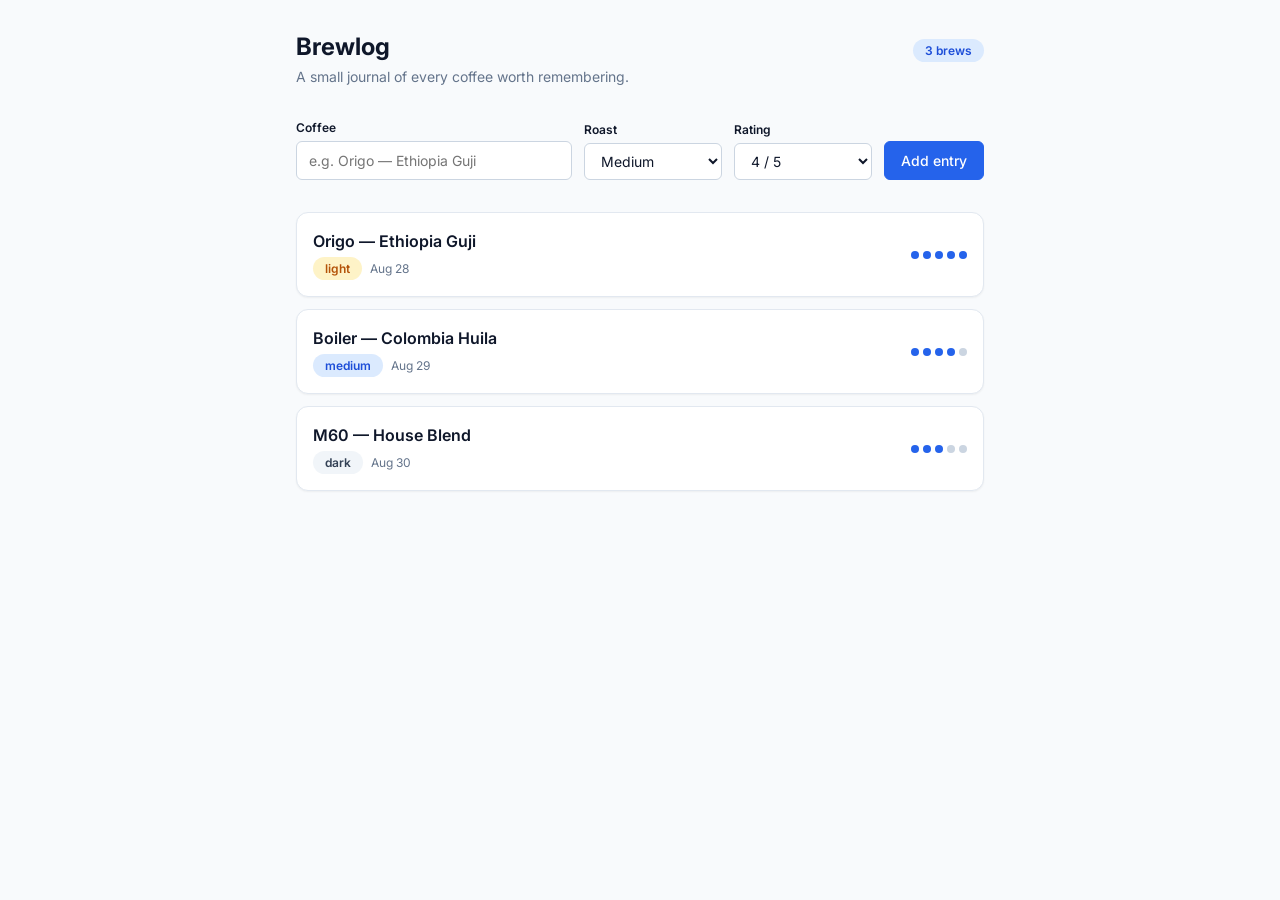
==== product/index.html @ ac394190 "Build Your AI Design Workflow: starter repo Memory (CLAUDE.md + session protocol), skills, a token-e" ====
<!DOCTYPE html>
<html lang="en">
<head>
  <meta charset="UTF-8">
  <meta name="viewport" content="width=device-width, initial-scale=1.0">
  <title>Brewlog</title>
  <link rel="preconnect" href="https://fonts.googleapis.com">
  <link rel="stylesheet" href="https://fonts.googleapis.com/css2?family=Inter:wght@400;500;600;700&display=swap">
  <link rel="stylesheet" href="design-system/tokens.css">
  <link rel="stylesheet" href="design-system/component-tokens.css">
  <link rel="stylesheet" href="design-system/components.css">
  <link rel="stylesheet" href="app.css">
</head>
<body>
  <main class="page">
    <header class="page-header">
      <div>
        <h1>Brewlog</h1>
        <p class="subtitle">A small journal of every coffee worth remembering.</p>
      </div>
      <span class="badge badge-primary" id="brew-count">3 brews</span>
    </header>

    <form class="entry-form" id="entry-form">
      <div>
        <label class="field-label" for="f-name">Coffee</label>
        <input class="input" id="f-name" type="text" placeholder="e.g. Origo — Ethiopia Guji" required>
      </div>
      <div>
        <label class="field-label" for="f-roast">Roast</label>
        <select class="select" id="f-roast">
          <option value="light">Light</option>
          <option value="medium" selected>Medium</option>
          <option value="dark">Dark</option>
        </select>
      </div>
      <div>
        <label class="field-label" for="f-rating">Rating</label>
        <select class="select" id="f-rating">
          <option value="5">5 / 5</option>
          <option value="4" selected>4 / 5</option>
          <option value="3">3 / 5</option>
          <option value="2">2 / 5</option>
          <option value="1">1 / 5</option>
        </select>
      </div>
      <button class="btn btn-primary" type="submit">Add entry</button>
    </form>

    <ul class="entry-list" id="entry-list"></ul>
  </main>

  <script src="app.js"></script>
</body>
</html>
---- product/design-system/tokens.css ----
/* =============================================================================
   LAYER 1 — PRIMITIVE TOKENS
   Naming: --category-variant-property
   Components take every colour and radius through component-tokens.css
   (Layer 2). The shared scales (space, font, line, border-width, shadow,
   transition, focus-ring) may be referenced directly.
   ============================================================================= */

:root {

  /* COLOR — PRIMARY (Blue/Indigo) */
  --color-primary-50:  #eff6ff;
  --color-primary-100: #dbeafe;
  --color-primary-200: #bfdbfe;
  --color-primary-500: #3b82f6;
  --color-primary-600: #2563eb;
  --color-primary-700: #1d4ed8;
  --color-primary-800: #1e40af;

  /* COLOR — NEUTRAL (Slate) */
  --color-white:       #ffffff;
  --color-neutral-50:  #f8fafc;
  --color-neutral-100: #f1f5f9;
  --color-neutral-200: #e2e8f0;
  --color-neutral-300: #cbd5e1;
  --color-neutral-400: #94a3b8;
  --color-neutral-500: #64748b;
  --color-neutral-600: #475569;
  --color-neutral-700: #334155;
  --color-neutral-800: #1e293b;
  --color-neutral-900: #0f172a;

  /* COLOR — SEMANTIC */
  --color-success-100: #dcfce7;
  --color-success-700: #15803d;
  --color-warning-100: #fef3c7;
  --color-warning-700: #b45309;
  --color-danger-100:  #fee2e2;
  --color-danger-500:  #ef4444;
  --color-danger-700:  #b91c1c;

  /* SPACING (4px base unit) */
  --space-1:  4px;
  --space-2:  8px;
  --space-3:  12px;
  --space-4:  16px;
  --space-6:  24px;
  --space-8:  32px;
  --space-12: 48px;
  --space-16: 64px;

  /* TYPOGRAPHY */
  --font-family-base: 'Inter', system-ui, -apple-system, sans-serif;

  --font-size-xs:  12px;
  --font-size-sm:  14px;
  --font-size-md:  16px;
  --font-size-lg:  18px;
  --font-size-xl:  20px;
  --font-size-2xl: 24px;

  --font-weight-normal:   400;
  --font-weight-medium:   500;
  --font-weight-semibold: 600;
  --font-weight-bold:     700;

  --line-height-tight:   1.25;
  --line-height-base:    1.5;

  /* SHAPE */
  --radius-sm:   4px;
  --radius-md:   6px;
  --radius-lg:   12px;
  --radius-full: 9999px;

  /* DEPTH */
  --shadow-sm: 0 1px 2px rgba(0,0,0,.05);
  --shadow-md: 0 4px 6px rgba(0,0,0,.07);

  /* MOTION */
  --duration-fast: 100ms;
  --duration-base: 200ms;
  --transition-base: all var(--duration-base) ease;

  /* BORDERS */
  --border-width-hairline: 1px;
  --border-width-sm: 2px;
  --border-width-md: 3px;

  /* LAYOUT */
  --size-content-max: 720px;
  --focus-ring-width: 3px;

}
---- product/design-system/component-tokens.css ----
/* =============================================================================
   LAYER 2 — COMPONENT TOKENS
   Each component gets its own namespace. All values point to primitives.
   Rule: components.css takes every colour and radius from these tokens,
   never from primitives. Shared scales (space, font, line, border-width,
   shadow, transition, focus-ring) it may use directly. A future theme
   overrides THIS layer at :root, nothing else.
   ============================================================================= */

:root {

  /* ── Button ────────────────────────────────────────────────────────────── */

  --button-radius:       var(--radius-md);
  --button-font-weight:  var(--font-weight-medium);
  --button-padding-x:    var(--space-4);
  --button-padding-y:    var(--space-2);
  --button-focus-ring-color: var(--color-primary-500);

  --button-primary-bg:           var(--color-primary-600);
  --button-primary-text:         var(--color-white);
  --button-primary-border-color: var(--color-primary-600);

  --button-secondary-bg:           var(--color-neutral-100);
  --button-secondary-text:         var(--color-neutral-800);
  --button-secondary-border-color: var(--color-neutral-200);

  --button-ghost-bg:           transparent;
  --button-ghost-text:         var(--color-primary-600);
  --button-ghost-border-color: transparent;

  --button-danger-bg:           var(--color-danger-500);
  --button-danger-text:         var(--color-white);
  --button-danger-border-color: var(--color-danger-500);

  /* ── Input ─────────────────────────────────────────────────────────────── */

  --input-bg:                  var(--color-white);
  --input-text:                var(--color-neutral-900);
  --input-border-color:        var(--color-neutral-300);
  --input-border-color-focus:  var(--color-primary-500);
  --input-radius:              var(--radius-md);

  /* ── Select ────────────────────────────────────────────────────────────── */

  --select-bg:                 var(--color-white);
  --select-text:               var(--color-neutral-900);
  --select-border-color:       var(--color-neutral-300);
  --select-border-color-focus: var(--color-primary-500);
  --select-radius:             var(--radius-md);

  /* ── Badge ─────────────────────────────────────────────────────────────── */

  --badge-radius:          var(--radius-full);

  --badge-neutral-bg:      var(--color-neutral-100);
  --badge-neutral-text:    var(--color-neutral-700);
  --badge-primary-bg:      var(--color-primary-100);
  --badge-primary-text:    var(--color-primary-700);
  --badge-success-bg:      var(--color-success-100);
  --badge-success-text:    var(--color-success-700);
  --badge-warning-bg:      var(--color-warning-100);
  --badge-warning-text:    var(--color-warning-700);
  --badge-danger-bg:       var(--color-danger-100);
  --badge-danger-text:     var(--color-danger-700);

  /* ── Tag / Chip ────────────────────────────────────────────────────────── */

  --tag-bg:           var(--color-neutral-100);
  --tag-text:         var(--color-neutral-700);
  --tag-border-color: var(--color-neutral-200);
  --tag-radius:       var(--radius-full);

  /* ── Card ──────────────────────────────────────────────────────────────── */

  --card-bg:           var(--color-white);
  --card-border-color: var(--color-neutral-200);
  --card-radius:       var(--radius-lg);

  /* ── Alert ─────────────────────────────────────────────────────────────── */

  --alert-radius: var(--radius-md);

  --alert-info-bg:      var(--color-primary-50);
  --alert-info-text:    var(--color-primary-800);
  --alert-success-bg:   var(--color-success-100);
  --alert-success-text: var(--color-success-700);
  --alert-warning-bg:   var(--color-warning-100);
  --alert-warning-text: var(--color-warning-700);
  --alert-danger-bg:    var(--color-danger-100);
  --alert-danger-text:  var(--color-danger-700);

  /* ── Rating (dots — see CLAUDE.md decision) ────────────────────────────── */

  --rating-dot-filled: var(--color-primary-600);
  --rating-dot-empty:  var(--color-neutral-300);
  --rating-dot-radius: var(--radius-full);

}
---- product/design-system/components.css ----
/* =============================================================================
   COMPONENTS
   Rule: colours and radii come ONLY from component tokens (Layer 2). Shared
   scales (space, font, line, border-width, shadow, transition, focus-ring)
   may be used from Layer 1 directly. No literals.
   Structural values (display, flex, cursor) are fine — style values are not.
   ============================================================================= */

/* ── Button ──────────────────────────────────────────────────────────────── */

.btn {
  display: inline-flex;
  align-items: center;
  gap: var(--space-2);
  padding: var(--button-padding-y) var(--button-padding-x);
  border-radius: var(--button-radius);
  border-width: var(--border-width-hairline);
  border-style: solid;
  font-family: var(--font-family-base);
  font-size: var(--font-size-sm);
  font-weight: var(--button-font-weight);
  line-height: var(--line-height-base);
  cursor: pointer;
  transition: var(--transition-base);
}
.btn:focus-visible {
  outline-width: var(--focus-ring-width);
  outline-style: solid;
  outline-color: var(--button-focus-ring-color);
  outline-offset: var(--space-1);
}

.btn-primary {
  background: var(--button-primary-bg);
  color: var(--button-primary-text);
  border-color: var(--button-primary-border-color);
}
.btn-secondary {
  background: var(--button-secondary-bg);
  color: var(--button-secondary-text);
  border-color: var(--button-secondary-border-color);
}
.btn-ghost {
  background: var(--button-ghost-bg);
  color: var(--button-ghost-text);
  border-color: var(--button-ghost-border-color);
}
.btn-danger {
  background: var(--button-danger-bg);
  color: var(--button-danger-text);
  border-color: var(--button-danger-border-color);
}

/* ── Input & Select ──────────────────────────────────────────────────────── */

.input, .select {
  display: block;
  width: 100%;
  padding: var(--space-2) var(--space-3);
  font-family: var(--font-family-base);
  font-size: var(--font-size-sm);
  line-height: var(--line-height-base);
  border-width: var(--border-width-hairline);
  border-style: solid;
  transition: var(--transition-base);
}
.input {
  background: var(--input-bg);
  color: var(--input-text);
  border-color: var(--input-border-color);
  border-radius: var(--input-radius);
}
.input:focus-visible {
  outline: none;
  border-color: var(--input-border-color-focus);
}
.select {
  background: var(--select-bg);
  color: var(--select-text);
  border-color: var(--select-border-color);
  border-radius: var(--select-radius);
}
.select:focus-visible {
  outline: none;
  border-color: var(--select-border-color-focus);
}

.field-label {
  display: block;
  font-family: var(--font-family-base);
  font-size: var(--font-size-xs);
  font-weight: var(--font-weight-semibold);
  color: var(--input-text);
  margin-bottom: var(--space-1);
}

/* ── Badge ───────────────────────────────────────────────────────────────── */

.badge {
  display: inline-block;
  padding: var(--space-1) var(--space-3);
  border-radius: var(--badge-radius);
  font-family: var(--font-family-base);
  font-size: var(--font-size-xs);
  font-weight: var(--font-weight-semibold);
  line-height: var(--line-height-tight);
}
.badge-neutral { background: var(--badge-neutral-bg); color: var(--badge-neutral-text); }
.badge-primary { background: var(--badge-primary-bg); color: var(--badge-primary-text); }
.badge-success { background: var(--badge-success-bg); color: var(--badge-success-text); }
.badge-warning { background: var(--badge-warning-bg); color: var(--badge-warning-text); }
.badge-danger  { background: var(--badge-danger-bg);  color: var(--badge-danger-text); }

/* ── Tag ─────────────────────────────────────────────────────────────────── */

.tag {
  display: inline-block;
  padding: var(--space-1) var(--space-2);
  background: var(--tag-bg);
  color: var(--tag-text);
  border: var(--border-width-hairline) solid var(--tag-border-color);
  border-radius: var(--tag-radius);
  font-family: var(--font-family-base);
  font-size: var(--font-size-xs);
}

/* ── Card ────────────────────────────────────────────────────────────────── */

.card {
  background: var(--card-bg);
  border: var(--border-width-hairline) solid var(--card-border-color);
  border-radius: var(--card-radius);
  padding: var(--space-4);
  box-shadow: var(--shadow-sm);
}

/* ── Alert ───────────────────────────────────────────────────────────────── */

.alert {
  padding: var(--space-3) var(--space-4);
  border-radius: var(--alert-radius);
  font-family: var(--font-family-base);
  font-size: var(--font-size-sm);
  line-height: var(--line-height-base);
}
.alert-info    { background: var(--alert-info-bg);    color: var(--alert-info-text); }
.alert-success { background: var(--alert-success-bg); color: var(--alert-success-text); }
.alert-warning { background: var(--alert-warning-bg); color: var(--alert-warning-text); }
.alert-danger  { background: var(--alert-danger-bg);  color: var(--alert-danger-text); }

/* ── Rating (dots, per CLAUDE.md decision) ───────────────────────────────── */

.rating {
  display: inline-flex;
  gap: var(--space-1);
}
.rating__dot {
  width: var(--space-2);
  height: var(--space-2);
  border-radius: var(--rating-dot-radius);
  background: var(--rating-dot-empty);
}
.rating__dot--filled {
  background: var(--rating-dot-filled);
}
---- product/app.css ----
/* =============================================================================
   BREWLOG — page layout
   Layout may use spacing/typography primitives directly; anything that is a
   COMPONENT style must come from components.css. No literal style values.
   ============================================================================= */

* { box-sizing: border-box; }

body {
  margin: 0;
  background: var(--color-neutral-50);
  color: var(--color-neutral-900);
  font-family: var(--font-family-base);
  font-size: var(--font-size-md);
  line-height: var(--line-height-base);
}

.page {
  max-width: var(--size-content-max);
  margin: 0 auto;
  padding: var(--space-8) var(--space-4) var(--space-16);
}

.page-header {
  display: flex;
  align-items: baseline;
  justify-content: space-between;
  gap: var(--space-4);
  margin-bottom: var(--space-8);
}
.page-header h1 {
  margin: 0;
  font-size: var(--font-size-2xl);
  font-weight: var(--font-weight-bold);
  line-height: var(--line-height-tight);
}
.page-header .subtitle {
  margin: var(--space-1) 0 0;
  color: var(--color-neutral-500);
  font-size: var(--font-size-sm);
}

/* Add-entry form */
.entry-form {
  display: grid;
  grid-template-columns: 2fr 1fr 1fr auto;
  gap: var(--space-3);
  align-items: end;
  margin-bottom: var(--space-8);
}
@media (max-width: 560px) {
  .entry-form { grid-template-columns: 1fr; }
}

/* Entry list */
.entry-list {
  display: grid;
  gap: var(--space-3);
  margin: 0;
  padding: 0;
  list-style: none;
}
.entry {
  display: flex;
  align-items: center;
  justify-content: space-between;
  gap: var(--space-4);
  flex-wrap: wrap;
}
.entry__main {
  display: flex;
  flex-direction: column;
  gap: var(--space-1);
}
.entry__name {
  font-size: var(--font-size-md);
  font-weight: var(--font-weight-semibold);
}
.entry__meta {
  display: flex;
  align-items: center;
  gap: var(--space-2);
  color: var(--color-neutral-500);
  font-size: var(--font-size-xs);
}
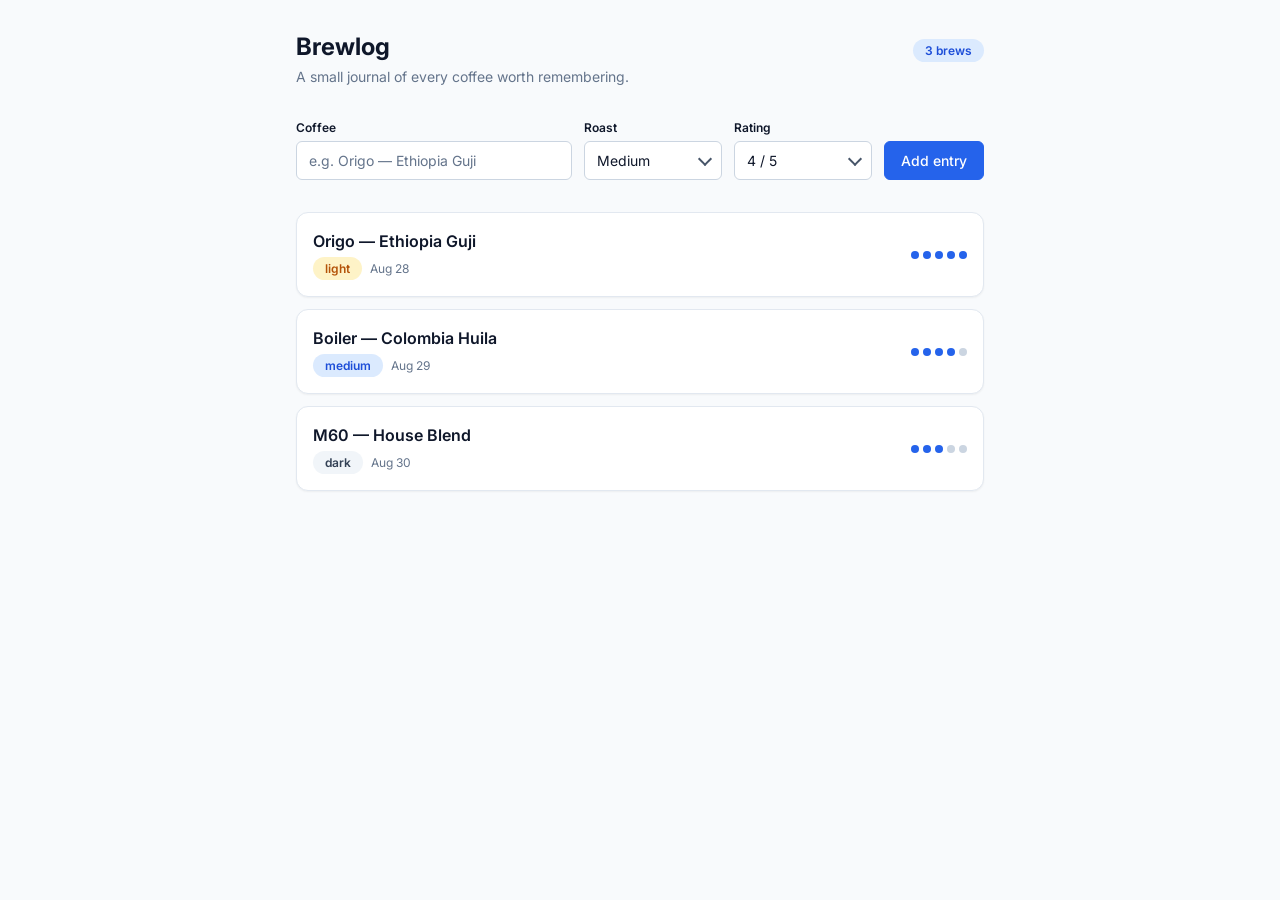
==== commit 8c61f246: "Design system 1.1: full scales, states and sizes; viewer with tabs Primitives: ten-step scales for a" ====
--- a/product/index.html
+++ b/product/index.html
@@ -22,27 +22,31 @@
     </header>
 
     <form class="entry-form" id="entry-form">
-      <div>
+      <div class="field">
         <label class="field-label" for="f-name">Coffee</label>
         <input class="input" id="f-name" type="text" placeholder="e.g. Origo — Ethiopia Guji" required>
       </div>
-      <div>
+      <div class="field">
         <label class="field-label" for="f-roast">Roast</label>
-        <select class="select" id="f-roast">
-          <option value="light">Light</option>
-          <option value="medium" selected>Medium</option>
-          <option value="dark">Dark</option>
-        </select>
+        <span class="select-wrap">
+          <select class="select" id="f-roast">
+            <option value="light">Light</option>
+            <option value="medium" selected>Medium</option>
+            <option value="dark">Dark</option>
+          </select>
+        </span>
       </div>
-      <div>
+      <div class="field">
         <label class="field-label" for="f-rating">Rating</label>
-        <select class="select" id="f-rating">
-          <option value="5">5 / 5</option>
-          <option value="4" selected>4 / 5</option>
-          <option value="3">3 / 5</option>
-          <option value="2">2 / 5</option>
-          <option value="1">1 / 5</option>
-        </select>
+        <span class="select-wrap">
+          <select class="select" id="f-rating">
+            <option value="5">5 / 5</option>
+            <option value="4" selected>4 / 5</option>
+            <option value="3">3 / 5</option>
+            <option value="2">2 / 5</option>
+            <option value="1">1 / 5</option>
+          </select>
+        </span>
       </div>
       <button class="btn btn-primary" type="submit">Add entry</button>
     </form>
--- a/product/design-system/tokens.css
+++ b/product/design-system/tokens.css
@@ -3,21 +3,24 @@
    Naming: --category-variant-property
    Components take every colour and radius through component-tokens.css
    (Layer 2). The shared scales (space, font, line, border-width, shadow,
-   transition, focus-ring) may be referenced directly.
+   transition, focus-ring, opacity, size) may be referenced directly.
    ============================================================================= */
 
 :root {
 
-  /* COLOR — PRIMARY (Blue/Indigo) */
+  /* COLOR — PRIMARY (blue). Ten steps; 600 is the brand step. */
   --color-primary-50:  #eff6ff;
   --color-primary-100: #dbeafe;
   --color-primary-200: #bfdbfe;
+  --color-primary-300: #93c5fd;
+  --color-primary-400: #60a5fa;
   --color-primary-500: #3b82f6;
   --color-primary-600: #2563eb;
   --color-primary-700: #1d4ed8;
   --color-primary-800: #1e40af;
+  --color-primary-900: #1e3a8a;
 
-  /* COLOR — NEUTRAL (Slate) */
+  /* COLOR — NEUTRAL (slate). Ten steps plus white. */
   --color-white:       #ffffff;
   --color-neutral-50:  #f8fafc;
   --color-neutral-100: #f1f5f9;
@@ -30,14 +33,41 @@
   --color-neutral-800: #1e293b;
   --color-neutral-900: #0f172a;
 
-  /* COLOR — SEMANTIC */
+  /* COLOR — SUCCESS (green) */
+  --color-success-50:  #f0fdf4;
   --color-success-100: #dcfce7;
+  --color-success-200: #bbf7d0;
+  --color-success-300: #86efac;
+  --color-success-400: #4ade80;
+  --color-success-500: #22c55e;
+  --color-success-600: #16a34a;
   --color-success-700: #15803d;
+  --color-success-800: #166534;
+  --color-success-900: #14532d;
+
+  /* COLOR — WARNING (amber) */
+  --color-warning-50:  #fffbeb;
   --color-warning-100: #fef3c7;
+  --color-warning-200: #fde68a;
+  --color-warning-300: #fcd34d;
+  --color-warning-400: #fbbf24;
+  --color-warning-500: #f59e0b;
+  --color-warning-600: #d97706;
   --color-warning-700: #b45309;
-  --color-danger-100:  #fee2e2;
-  --color-danger-500:  #ef4444;
-  --color-danger-700:  #b91c1c;
+  --color-warning-800: #92400e;
+  --color-warning-900: #78350f;
+
+  /* COLOR — DANGER (red) */
+  --color-danger-50:  #fef2f2;
+  --color-danger-100: #fee2e2;
+  --color-danger-200: #fecaca;
+  --color-danger-300: #fca5a5;
+  --color-danger-400: #f87171;
+  --color-danger-500: #ef4444;
+  --color-danger-600: #dc2626;
+  --color-danger-700: #b91c1c;
+  --color-danger-800: #991b1b;
+  --color-danger-900: #7f1d1d;
 
   /* SPACING (4px base unit) */
   --space-1:  4px;
@@ -87,8 +117,12 @@
   --border-width-sm: 2px;
   --border-width-md: 3px;
 
+  /* OPACITY */
+  --opacity-disabled: 0.5;
+
   /* LAYOUT */
   --size-content-max: 720px;
+  --size-icon: 16px;
   --focus-ring-width: 3px;
 
 }
--- a/product/design-system/component-tokens.css
+++ b/product/design-system/component-tokens.css
@@ -17,36 +17,66 @@
   --button-padding-y:    var(--space-2);
   --button-focus-ring-color: var(--color-primary-500);
 
+  --button-sm-padding-x: var(--space-3);
+  --button-sm-padding-y: var(--space-1);
+  --button-lg-padding-x: var(--space-6);
+  --button-lg-padding-y: var(--space-3);
+
   --button-primary-bg:           var(--color-primary-600);
+  --button-primary-bg-hover:     var(--color-primary-700);
+  --button-primary-bg-active:    var(--color-primary-800);
   --button-primary-text:         var(--color-white);
   --button-primary-border-color: var(--color-primary-600);
 
   --button-secondary-bg:           var(--color-neutral-100);
+  --button-secondary-bg-hover:     var(--color-neutral-200);
+  --button-secondary-bg-active:    var(--color-neutral-300);
   --button-secondary-text:         var(--color-neutral-800);
   --button-secondary-border-color: var(--color-neutral-200);
 
   --button-ghost-bg:           transparent;
+  --button-ghost-bg-hover:     var(--color-primary-50);
+  --button-ghost-bg-active:    var(--color-primary-100);
   --button-ghost-text:         var(--color-primary-600);
   --button-ghost-border-color: transparent;
 
-  --button-danger-bg:           var(--color-danger-500);
+  /* Danger sits on 600, not 500: white text on 500 misses AA contrast. */
+  --button-danger-bg:           var(--color-danger-600);
+  --button-danger-bg-hover:     var(--color-danger-700);
+  --button-danger-bg-active:    var(--color-danger-800);
   --button-danger-text:         var(--color-white);
-  --button-danger-border-color: var(--color-danger-500);
+  --button-danger-border-color: var(--color-danger-600);
 
   /* ── Input ─────────────────────────────────────────────────────────────── */
 
   --input-bg:                  var(--color-white);
+  --input-bg-disabled:         var(--color-neutral-100);
   --input-text:                var(--color-neutral-900);
+  --input-text-disabled:       var(--color-neutral-500);
+  --input-placeholder:         var(--color-neutral-500);
   --input-border-color:        var(--color-neutral-300);
+  --input-border-color-hover:  var(--color-neutral-400);
   --input-border-color-focus:  var(--color-primary-500);
+  --input-border-color-error:  var(--color-danger-500);
   --input-radius:              var(--radius-md);
+
+  /* Field: the label, hint and error text around an input or select */
+  --field-label-text:    var(--color-neutral-900);
+  --field-hint-text:     var(--color-neutral-600);
+  --field-error-text:    var(--color-danger-700);
+  --field-required-text: var(--color-danger-600);
 
   /* ── Select ────────────────────────────────────────────────────────────── */
 
   --select-bg:                 var(--color-white);
+  --select-bg-disabled:        var(--color-neutral-100);
   --select-text:               var(--color-neutral-900);
+  --select-text-disabled:      var(--color-neutral-500);
   --select-border-color:       var(--color-neutral-300);
+  --select-border-color-hover: var(--color-neutral-400);
   --select-border-color-focus: var(--color-primary-500);
+  --select-border-color-error: var(--color-danger-500);
+  --select-chevron-color:      var(--color-neutral-600);
   --select-radius:             var(--radius-md);
 
   /* ── Badge ─────────────────────────────────────────────────────────────── */
@@ -66,20 +96,29 @@
 
   /* ── Tag / Chip ────────────────────────────────────────────────────────── */
 
-  --tag-bg:           var(--color-neutral-100);
-  --tag-text:         var(--color-neutral-700);
-  --tag-border-color: var(--color-neutral-200);
-  --tag-radius:       var(--radius-full);
+  --tag-bg:                var(--color-neutral-100);
+  --tag-text:              var(--color-neutral-700);
+  --tag-border-color:      var(--color-neutral-200);
+  --tag-radius:            var(--radius-full);
+  --tag-remove-text:       var(--color-neutral-500);
+  --tag-remove-text-hover: var(--color-neutral-900);
+  --tag-remove-bg-hover:   var(--color-neutral-200);
 
   /* ── Card ──────────────────────────────────────────────────────────────── */
 
-  --card-bg:           var(--color-white);
-  --card-border-color: var(--color-neutral-200);
-  --card-radius:       var(--radius-lg);
+  --card-bg:                 var(--color-white);
+  --card-bg-muted:           var(--color-neutral-50);
+  --card-border-color:       var(--color-neutral-200);
+  --card-border-color-hover: var(--color-neutral-300);
+  --card-divider-color:      var(--color-neutral-200);
+  --card-title-text:         var(--color-neutral-900);
+  --card-meta-text:          var(--color-neutral-600);
+  --card-radius:             var(--radius-lg);
 
   /* ── Alert ─────────────────────────────────────────────────────────────── */
 
   --alert-radius: var(--radius-md);
+  --alert-close-bg-hover: var(--color-neutral-900);
 
   --alert-info-bg:      var(--color-primary-50);
   --alert-info-text:    var(--color-primary-800);
@@ -95,5 +134,6 @@
   --rating-dot-filled: var(--color-primary-600);
   --rating-dot-empty:  var(--color-neutral-300);
   --rating-dot-radius: var(--radius-full);
+  --rating-label-text: var(--color-neutral-600);
 
 }
--- a/product/design-system/components.css
+++ b/product/design-system/components.css
@@ -1,8 +1,8 @@
 /* =============================================================================
    COMPONENTS
    Rule: colours and radii come ONLY from component tokens (Layer 2). Shared
-   scales (space, font, line, border-width, shadow, transition, focus-ring)
-   may be used from Layer 1 directly. No literals.
+   scales (space, font, line, border-width, shadow, transition, focus-ring,
+   opacity, size) may be used from Layer 1 directly. No literals.
    Structural values (display, flex, cursor) are fine — style values are not.
    ============================================================================= */
 
@@ -11,6 +11,7 @@
 .btn {
   display: inline-flex;
   align-items: center;
+  justify-content: center;
   gap: var(--space-2);
   padding: var(--button-padding-y) var(--button-padding-x);
   border-radius: var(--button-radius);
@@ -20,6 +21,8 @@
   font-size: var(--font-size-sm);
   font-weight: var(--button-font-weight);
   line-height: var(--line-height-base);
+  text-decoration: none;
+  white-space: nowrap;
   cursor: pointer;
   transition: var(--transition-base);
 }
@@ -30,26 +33,125 @@
   outline-offset: var(--space-1);
 }
 
+/* Variants */
 .btn-primary {
   background: var(--button-primary-bg);
   color: var(--button-primary-text);
   border-color: var(--button-primary-border-color);
 }
+.btn-primary:hover  { background: var(--button-primary-bg-hover);  border-color: var(--button-primary-bg-hover); }
+.btn-primary:active { background: var(--button-primary-bg-active); border-color: var(--button-primary-bg-active); }
+
 .btn-secondary {
   background: var(--button-secondary-bg);
   color: var(--button-secondary-text);
   border-color: var(--button-secondary-border-color);
 }
+.btn-secondary:hover  { background: var(--button-secondary-bg-hover); }
+.btn-secondary:active { background: var(--button-secondary-bg-active); }
+
 .btn-ghost {
   background: var(--button-ghost-bg);
   color: var(--button-ghost-text);
   border-color: var(--button-ghost-border-color);
 }
+.btn-ghost:hover  { background: var(--button-ghost-bg-hover); }
+.btn-ghost:active { background: var(--button-ghost-bg-active); }
+
 .btn-danger {
   background: var(--button-danger-bg);
   color: var(--button-danger-text);
   border-color: var(--button-danger-border-color);
 }
+.btn-danger:hover  { background: var(--button-danger-bg-hover);  border-color: var(--button-danger-bg-hover); }
+.btn-danger:active { background: var(--button-danger-bg-active); border-color: var(--button-danger-bg-active); }
+
+/* Sizes (default is medium) */
+.btn-sm {
+  padding: var(--button-sm-padding-y) var(--button-sm-padding-x);
+  font-size: var(--font-size-xs);
+}
+.btn-lg {
+  padding: var(--button-lg-padding-y) var(--button-lg-padding-x);
+  font-size: var(--font-size-md);
+}
+
+/* Modifiers */
+.btn-block { display: flex; width: 100%; }
+.btn-icon  { padding: var(--button-padding-y); }
+.btn-icon.btn-sm { padding: var(--button-sm-padding-y); }
+.btn-icon.btn-lg { padding: var(--button-lg-padding-y); }
+
+.btn__icon {
+  width: var(--size-icon);
+  height: var(--size-icon);
+  flex: none;
+  fill: none;
+  stroke: currentColor;
+  stroke-width: var(--border-width-sm);
+  stroke-linecap: round;
+  stroke-linejoin: round;
+}
+
+/* States */
+.btn:disabled,
+.btn[aria-disabled="true"] {
+  opacity: var(--opacity-disabled);
+  cursor: not-allowed;
+  pointer-events: none;
+}
+.btn.is-loading {
+  position: relative;
+  color: transparent;
+  pointer-events: none;
+}
+.btn.is-loading::after {
+  content: "";
+  position: absolute;
+  width: var(--size-icon);
+  height: var(--size-icon);
+  border-width: var(--border-width-sm);
+  border-style: solid;
+  border-color: currentColor;
+  border-right-color: transparent;
+  border-radius: var(--radius-full);
+  animation: btn-spin var(--duration-base) linear infinite;
+}
+.btn-primary.is-loading::after,
+.btn-danger.is-loading::after { border-color: var(--button-primary-text); border-right-color: transparent; }
+.btn-secondary.is-loading::after { border-color: var(--button-secondary-text); border-right-color: transparent; }
+.btn-ghost.is-loading::after { border-color: var(--button-ghost-text); border-right-color: transparent; }
+@keyframes btn-spin { to { transform: rotate(360deg); } }
+@media (prefers-reduced-motion: reduce) {
+  .btn.is-loading::after { animation-duration: calc(var(--duration-base) * 4); }
+}
+
+/* ── Field: label, control, hint, error ──────────────────────────────────── */
+
+.field {
+  display: flex;
+  flex-direction: column;
+  gap: var(--space-1);
+}
+.field-label {
+  display: block;
+  font-family: var(--font-family-base);
+  font-size: var(--font-size-xs);
+  font-weight: var(--font-weight-semibold);
+  color: var(--field-label-text);
+}
+.field-label__required {
+  color: var(--field-required-text);
+  margin-left: var(--space-1);
+}
+.field__hint,
+.field__error {
+  font-family: var(--font-family-base);
+  font-size: var(--font-size-xs);
+  line-height: var(--line-height-base);
+}
+.field__hint  { color: var(--field-hint-text); }
+.field__error { color: var(--field-error-text); font-weight: var(--font-weight-medium); }
 
 /* ── Input & Select ──────────────────────────────────────────────────────── */
 
@@ -70,40 +172,72 @@
   border-color: var(--input-border-color);
   border-radius: var(--input-radius);
 }
+.input::placeholder { color: var(--input-placeholder); }
+.input:hover { border-color: var(--input-border-color-hover); }
 .input:focus-visible {
   outline: none;
   border-color: var(--input-border-color-focus);
 }
+.input[aria-invalid="true"] { border-color: var(--input-border-color-error); }
+.input:disabled {
+  background: var(--input-bg-disabled);
+  color: var(--input-text-disabled);
+  cursor: not-allowed;
+}
+
+/* Select renders like Input. The wrapper draws the chevron, so the native
+   control is hidden with appearance:none and the box matches .input. */
+.select-wrap {
+  position: relative;
+  display: block;
+}
 .select {
+  appearance: none;
+  -webkit-appearance: none;
+  padding-right: var(--space-8);
   background: var(--select-bg);
   color: var(--select-text);
   border-color: var(--select-border-color);
   border-radius: var(--select-radius);
-}
+  cursor: pointer;
+}
+.select:hover { border-color: var(--select-border-color-hover); }
 .select:focus-visible {
   outline: none;
   border-color: var(--select-border-color-focus);
 }
-
-.field-label {
-  display: block;
-  font-family: var(--font-family-base);
-  font-size: var(--font-size-xs);
-  font-weight: var(--font-weight-semibold);
-  color: var(--input-text);
-  margin-bottom: var(--space-1);
+.select[aria-invalid="true"] { border-color: var(--select-border-color-error); }
+.select:disabled {
+  background: var(--select-bg-disabled);
+  color: var(--select-text-disabled);
+  cursor: not-allowed;
+}
+.select-wrap::after {
+  content: "";
+  position: absolute;
+  top: 50%;
+  right: var(--space-3);
+  width: var(--space-2);
+  height: var(--space-2);
+  border-right: var(--border-width-sm) solid var(--select-chevron-color);
+  border-bottom: var(--border-width-sm) solid var(--select-chevron-color);
+  transform: translateY(-70%) rotate(45deg);
+  pointer-events: none;
 }
 
 /* ── Badge ───────────────────────────────────────────────────────────────── */
 
 .badge {
-  display: inline-block;
+  display: inline-flex;
+  align-items: center;
+  gap: var(--space-1);
   padding: var(--space-1) var(--space-3);
   border-radius: var(--badge-radius);
   font-family: var(--font-family-base);
   font-size: var(--font-size-xs);
   font-weight: var(--font-weight-semibold);
   line-height: var(--line-height-tight);
+  white-space: nowrap;
 }
 .badge-neutral { background: var(--badge-neutral-bg); color: var(--badge-neutral-text); }
 .badge-primary { background: var(--badge-primary-bg); color: var(--badge-primary-text); }
@@ -111,10 +245,21 @@
 .badge-warning { background: var(--badge-warning-bg); color: var(--badge-warning-text); }
 .badge-danger  { background: var(--badge-danger-bg);  color: var(--badge-danger-text); }
 
+/* Leading dot: a status that also reads as a light */
+.badge--dot::before {
+  content: "";
+  width: var(--space-2);
+  height: var(--space-2);
+  border-radius: var(--radius-full);
+  background: currentColor;
+}
+
 /* ── Tag ─────────────────────────────────────────────────────────────────── */
 
 .tag {
-  display: inline-block;
+  display: inline-flex;
+  align-items: center;
+  gap: var(--space-1);
   padding: var(--space-1) var(--space-2);
   background: var(--tag-bg);
   color: var(--tag-text);
@@ -122,6 +267,30 @@
   border-radius: var(--tag-radius);
   font-family: var(--font-family-base);
   font-size: var(--font-size-xs);
+  line-height: var(--line-height-tight);
+  white-space: nowrap;
+}
+.tag__remove {
+  display: inline-flex;
+  align-items: center;
+  justify-content: center;
+  width: var(--size-icon);
+  height: var(--size-icon);
+  margin-right: calc(var(--space-1) * -1);
+  padding: 0;
+  border: 0;
+  border-radius: var(--radius-full);
+  background: transparent;
+  color: var(--tag-remove-text);
+  font-family: var(--font-family-base);
+  font-size: var(--font-size-sm);
+  line-height: var(--line-height-tight);
+  cursor: pointer;
+}
+.tag__remove:hover { background: var(--tag-remove-bg-hover); color: var(--tag-remove-text-hover); }
+.tag__remove:focus-visible {
+  outline: var(--focus-ring-width) solid var(--button-focus-ring-color);
+  outline-offset: 0;
 }
 
 /* ── Card ────────────────────────────────────────────────────────────────── */
@@ -132,11 +301,55 @@
   border-radius: var(--card-radius);
   padding: var(--space-4);
   box-shadow: var(--shadow-sm);
+  transition: var(--transition-base);
+}
+.card--muted { background: var(--card-bg-muted); box-shadow: none; }
+.card--interactive { cursor: pointer; }
+.card--interactive:hover {
+  border-color: var(--card-border-color-hover);
+  box-shadow: var(--shadow-md);
+}
+.card--interactive:focus-visible {
+  outline: var(--focus-ring-width) solid var(--button-focus-ring-color);
+  outline-offset: var(--space-1);
+}
+
+/* Sections: header and footer sit on their own rows, divided from the body */
+.card__header,
+.card__footer {
+  display: flex;
+  align-items: center;
+  justify-content: space-between;
+  gap: var(--space-3);
+}
+.card__header { padding-bottom: var(--space-3); border-bottom: var(--border-width-hairline) solid var(--card-divider-color); margin-bottom: var(--space-3); }
+.card__footer { padding-top: var(--space-3);  border-top:    var(--border-width-hairline) solid var(--card-divider-color); margin-top: var(--space-3); }
+.card__title {
+  margin: 0;
+  color: var(--card-title-text);
+  font-family: var(--font-family-base);
+  font-size: var(--font-size-md);
+  font-weight: var(--font-weight-semibold);
+  line-height: var(--line-height-tight);
+}
+.card__meta {
+  color: var(--card-meta-text);
+  font-family: var(--font-family-base);
+  font-size: var(--font-size-xs);
+  line-height: var(--line-height-base);
+}
+.card__body {
+  font-family: var(--font-family-base);
+  font-size: var(--font-size-sm);
+  line-height: var(--line-height-base);
 }
 
 /* ── Alert ───────────────────────────────────────────────────────────────── */
 
 .alert {
+  display: flex;
+  align-items: flex-start;
+  gap: var(--space-3);
   padding: var(--space-3) var(--space-4);
   border-radius: var(--alert-radius);
   font-family: var(--font-family-base);
@@ -148,10 +361,48 @@
 .alert-warning { background: var(--alert-warning-bg); color: var(--alert-warning-text); }
 .alert-danger  { background: var(--alert-danger-bg);  color: var(--alert-danger-text); }
 
-/* ── Rating (dots, per CLAUDE.md decision) ───────────────────────────────── */
+.alert__content { flex: 1; min-width: 0; }
+.alert__title {
+  display: block;
+  margin: 0 0 var(--space-1);
+  font-weight: var(--font-weight-semibold);
+}
+.alert__actions {
+  display: flex;
+  gap: var(--space-2);
+  margin-top: var(--space-2);
+}
+.alert__close {
+  flex: none;
+  display: inline-flex;
+  align-items: center;
+  justify-content: center;
+  width: var(--space-6);
+  height: var(--space-6);
+  margin: calc(var(--space-1) * -1) calc(var(--space-2) * -1) 0 0;
+  padding: 0;
+  border: 0;
+  border-radius: var(--radius-sm);
+  background: transparent;
+  color: inherit;
+  font-family: var(--font-family-base);
+  font-size: var(--font-size-md);
+  line-height: var(--line-height-tight);
+  cursor: pointer;
+  opacity: var(--opacity-disabled);
+}
+.alert__close:hover { opacity: 1; }
+.alert__close:focus-visible {
+  outline: var(--focus-ring-width) solid currentColor;
+  outline-offset: 0;
+  opacity: 1;
+}
+
+/* ── Rating ──────────────────────────────────────────────────────────────── */
 
 .rating {
   display: inline-flex;
+  align-items: center;
   gap: var(--space-1);
 }
 .rating__dot {
@@ -160,6 +411,13 @@
   border-radius: var(--rating-dot-radius);
   background: var(--rating-dot-empty);
 }
-.rating__dot--filled {
-  background: var(--rating-dot-filled);
-}
+.rating__dot--filled { background: var(--rating-dot-filled); }
+.rating--lg { gap: var(--space-2); }
+.rating--lg .rating__dot { width: var(--space-3); height: var(--space-3); }
+.rating__label {
+  margin-left: var(--space-1);
+  color: var(--rating-label-text);
+  font-family: var(--font-family-base);
+  font-size: var(--font-size-xs);
+  line-height: var(--line-height-tight);
+}
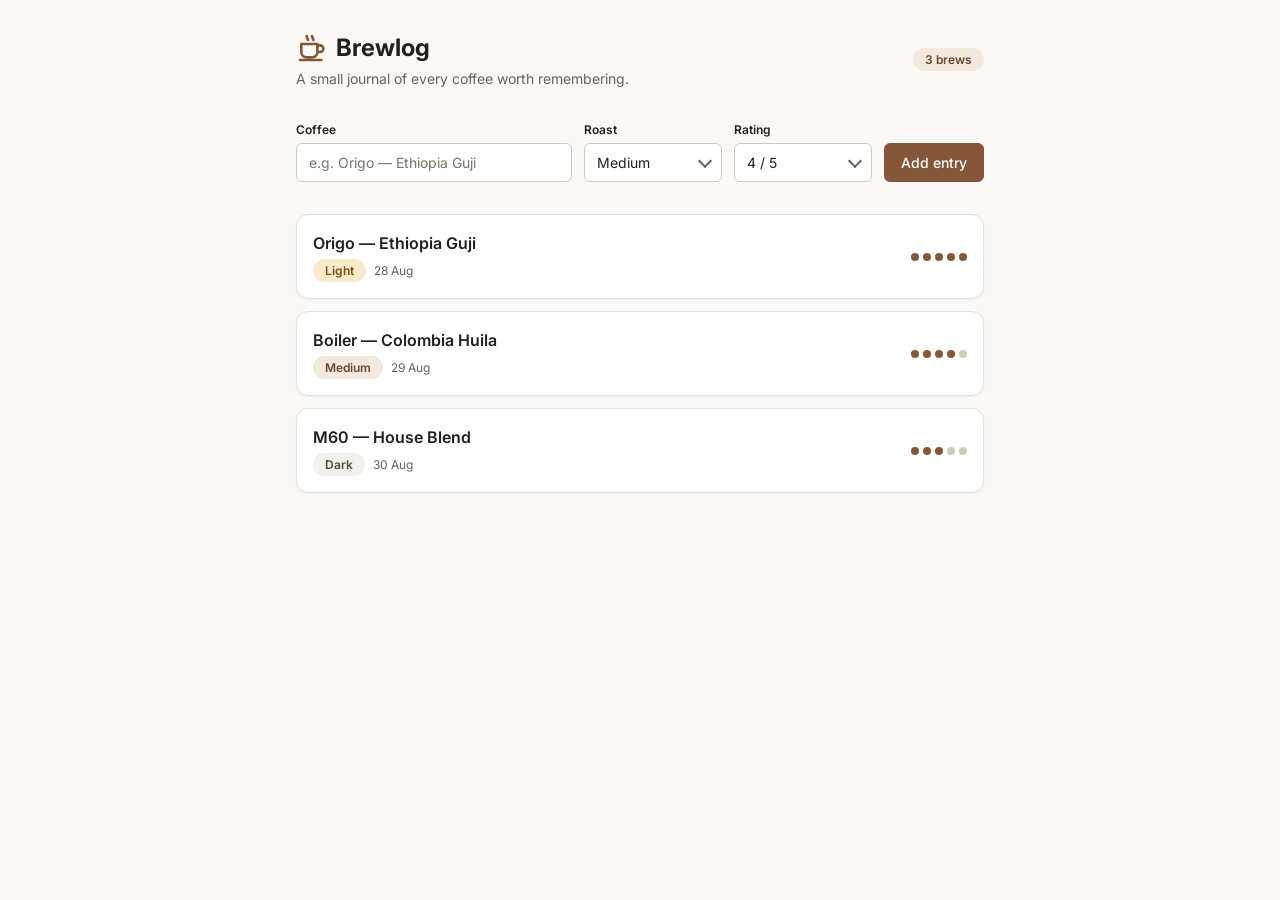
==== commit 8ecafb64: "System 1.2: coffee palette, field focus ring, six consistency fixes Palette: espresso primary, warm " ====
--- a/product/index.html
+++ b/product/index.html
@@ -15,13 +15,13 @@
   <main class="page">
     <header class="page-header">
       <div>
-        <h1>Brewlog</h1>
+        <h1><svg class="logo" viewBox="0 0 24 24" aria-hidden="true"><path d="M4 9h12v6a4 4 0 0 1-4 4H8a4 4 0 0 1-4-4V9z"/><path d="M16 10h2a2.5 2.5 0 0 1 0 5h-2"/><path d="M8 3c0 1.5 1 1.5 1 3M12 3c0 1.5 1 1.5 1 3"/><path d="M3 21h16"/></svg>Brewlog</h1>
         <p class="subtitle">A small journal of every coffee worth remembering.</p>
       </div>
       <span class="badge badge-primary" id="brew-count">3 brews</span>
     </header>
 
-    <form class="entry-form" id="entry-form">
+    <form class="entry-form" id="entry-form" novalidate>
       <div class="field">
         <label class="field-label" for="f-name">Coffee</label>
         <input class="input" id="f-name" type="text" placeholder="e.g. Origo — Ethiopia Guji" required>
--- a/product/design-system/tokens.css
+++ b/product/design-system/tokens.css
@@ -8,66 +8,65 @@
 
 :root {
 
-  /* COLOR — PRIMARY (blue). Ten steps; 600 is the brand step. */
-  --color-primary-50:  #eff6ff;
-  --color-primary-100: #dbeafe;
-  --color-primary-200: #bfdbfe;
-  --color-primary-300: #93c5fd;
-  --color-primary-400: #60a5fa;
-  --color-primary-500: #3b82f6;
-  --color-primary-600: #2563eb;
-  --color-primary-700: #1d4ed8;
-  --color-primary-800: #1e40af;
-  --color-primary-900: #1e3a8a;
+  /* COLOR — PRIMARY (espresso brown). Ten steps; 600 is the brand step. */
+  --color-primary-50:  #faf6f1;
+  --color-primary-100: #f3e9df;
+  --color-primary-200: #e6d2bf;
+  --color-primary-300: #d2b193;
+  --color-primary-400: #b98a62;
+  --color-primary-500: #a06e44;
+  --color-primary-600: #85573a;
+  --color-primary-700: #6b4530;
+  --color-primary-800: #553826;
+  --color-primary-900: #3d2a1e;
 
-  /* COLOR — NEUTRAL (slate). Ten steps plus white. */
+  /* COLOR — NEUTRAL (warm stone). White plus nine greys: ten steps in all. */
   --color-white:       #ffffff;
-  --color-neutral-50:  #f8fafc;
-  --color-neutral-100: #f1f5f9;
-  --color-neutral-200: #e2e8f0;
-  --color-neutral-300: #cbd5e1;
-  --color-neutral-400: #94a3b8;
-  --color-neutral-500: #64748b;
-  --color-neutral-600: #475569;
-  --color-neutral-700: #334155;
-  --color-neutral-800: #1e293b;
-  --color-neutral-900: #0f172a;
+  --color-neutral-50:  #fbf9f6;
+  --color-neutral-100: #f4f0ea;
+  --color-neutral-200: #e7e0d6;
+  --color-neutral-300: #d3c9bb;
+  --color-neutral-500: #7d7266;
+  --color-neutral-600: #6b6156;
+  --color-neutral-700: #524a41;
+  --color-neutral-800: #3a342e;
+  --color-neutral-900: #241f1b;
 
-  /* COLOR — SUCCESS (green) */
-  --color-success-50:  #f0fdf4;
-  --color-success-100: #dcfce7;
-  --color-success-200: #bbf7d0;
-  --color-success-300: #86efac;
-  --color-success-400: #4ade80;
-  --color-success-500: #22c55e;
-  --color-success-600: #16a34a;
-  --color-success-700: #15803d;
-  --color-success-800: #166534;
-  --color-success-900: #14532d;
+  /* COLOR — SUCCESS (forest green) */
+  --color-success-50:  #f1f6f0;
+  --color-success-100: #dfeadb;
+  --color-success-200: #c2d8ba;
+  --color-success-300: #9bbd91;
+  --color-success-400: #6f9c66;
+  --color-success-500: #4f7f48;
+  --color-success-600: #3f6839;
+  --color-success-700: #34552f;
+  --color-success-800: #2a4327;
+  --color-success-900: #1f321e;
 
-  /* COLOR — WARNING (amber) */
-  --color-warning-50:  #fffbeb;
-  --color-warning-100: #fef3c7;
-  --color-warning-200: #fde68a;
-  --color-warning-300: #fcd34d;
-  --color-warning-400: #fbbf24;
-  --color-warning-500: #f59e0b;
-  --color-warning-600: #d97706;
-  --color-warning-700: #b45309;
-  --color-warning-800: #92400e;
-  --color-warning-900: #78350f;
+  /* COLOR — WARNING (caramel) */
+  --color-warning-50:  #fdf7ec;
+  --color-warning-100: #f9eacc;
+  --color-warning-200: #f1d596;
+  --color-warning-300: #e6b95c;
+  --color-warning-400: #d69c2f;
+  --color-warning-500: #bd7f16;
+  --color-warning-600: #9c6611;
+  --color-warning-700: #7d5010;
+  --color-warning-800: #633f10;
+  --color-warning-900: #4b300d;
 
-  /* COLOR — DANGER (red) */
-  --color-danger-50:  #fef2f2;
-  --color-danger-100: #fee2e2;
-  --color-danger-200: #fecaca;
-  --color-danger-300: #fca5a5;
-  --color-danger-400: #f87171;
-  --color-danger-500: #ef4444;
-  --color-danger-600: #dc2626;
-  --color-danger-700: #b91c1c;
-  --color-danger-800: #991b1b;
-  --color-danger-900: #7f1d1d;
+  /* COLOR — DANGER (brick red) */
+  --color-danger-50:  #fbf2f0;
+  --color-danger-100: #f6dfda;
+  --color-danger-200: #ecbcb3;
+  --color-danger-300: #dd8f82;
+  --color-danger-400: #c9644f;
+  --color-danger-500: #b04a35;
+  --color-danger-600: #933b2a;
+  --color-danger-700: #772f22;
+  --color-danger-800: #5e261c;
+  --color-danger-900: #461c15;
 
   /* SPACING (4px base unit) */
   --space-1:  4px;
--- a/product/design-system/component-tokens.css
+++ b/product/design-system/component-tokens.css
@@ -55,9 +55,10 @@
   --input-text-disabled:       var(--color-neutral-500);
   --input-placeholder:         var(--color-neutral-500);
   --input-border-color:        var(--color-neutral-300);
-  --input-border-color-hover:  var(--color-neutral-400);
+  --input-border-color-hover:  var(--color-neutral-500);
   --input-border-color-focus:  var(--color-primary-500);
   --input-border-color-error:  var(--color-danger-500);
+  --input-focus-ring-color:    var(--color-primary-500);
   --input-radius:              var(--radius-md);
 
   /* Field: the label, hint and error text around an input or select */
@@ -73,10 +74,11 @@
   --select-text:               var(--color-neutral-900);
   --select-text-disabled:      var(--color-neutral-500);
   --select-border-color:       var(--color-neutral-300);
-  --select-border-color-hover: var(--color-neutral-400);
+  --select-border-color-hover: var(--color-neutral-500);
   --select-border-color-focus: var(--color-primary-500);
   --select-border-color-error: var(--color-danger-500);
   --select-chevron-color:      var(--color-neutral-600);
+  --select-focus-ring-color:   var(--color-primary-500);
   --select-radius:             var(--radius-md);
 
   /* ── Badge ─────────────────────────────────────────────────────────────── */
--- a/product/design-system/components.css
+++ b/product/design-system/components.css
@@ -175,7 +175,8 @@
 .input::placeholder { color: var(--input-placeholder); }
 .input:hover { border-color: var(--input-border-color-hover); }
 .input:focus-visible {
-  outline: none;
+  outline: var(--focus-ring-width) solid var(--input-focus-ring-color);
+  outline-offset: var(--space-1);
   border-color: var(--input-border-color-focus);
 }
 .input[aria-invalid="true"] { border-color: var(--input-border-color-error); }
@@ -186,7 +187,8 @@
 }
 
 /* Select renders like Input. The wrapper draws the chevron, so the native
-   control is hidden with appearance:none and the box matches .input. */
+   control is hidden with appearance:none and the box matches .input. Both
+   take the same focus ring as Button, so focus looks the same everywhere. */
 .select-wrap {
   position: relative;
   display: block;
@@ -203,7 +205,8 @@
 }
 .select:hover { border-color: var(--select-border-color-hover); }
 .select:focus-visible {
-  outline: none;
+  outline: var(--focus-ring-width) solid var(--select-focus-ring-color);
+  outline-offset: var(--space-1);
   border-color: var(--select-border-color-focus);
 }
 .select[aria-invalid="true"] { border-color: var(--select-border-color-error); }
--- a/product/app.css
+++ b/product/app.css
@@ -34,22 +34,56 @@
   font-weight: var(--font-weight-bold);
   line-height: var(--line-height-tight);
 }
+.page-header h1 {
+  display: flex;
+  align-items: center;
+  gap: var(--space-2);
+}
+.page-header .logo {
+  width: var(--space-8);
+  height: var(--space-8);
+  flex: none;
+  color: var(--color-primary-600);
+  fill: none;
+  stroke: currentColor;
+  stroke-width: var(--border-width-sm);
+  stroke-linecap: round;
+  stroke-linejoin: round;
+}
 .page-header .subtitle {
   margin: var(--space-1) 0 0;
-  color: var(--color-neutral-500);
+  color: var(--color-neutral-600);
   font-size: var(--font-size-sm);
 }
 
-/* Add-entry form */
+/* Add-entry form. Three rows, so a hint or an error under one field adds
+   height below the controls and never moves the others: labels on row 1,
+   controls on row 2, messages on row 3. The fields contribute their
+   children directly to the grid (display: contents). */
 .entry-form {
   display: grid;
   grid-template-columns: 2fr 1fr 1fr auto;
-  gap: var(--space-3);
-  align-items: end;
+  column-gap: var(--space-3);
+  row-gap: var(--space-1);
+  align-items: start;
   margin-bottom: var(--space-8);
 }
+.entry-form .field { display: contents; }
+.entry-form .field-label { grid-row: 1; }
+.entry-form .input,
+.entry-form .select-wrap { grid-row: 2; }
+.entry-form .field__hint,
+.entry-form .field__error { grid-row: 3; }
+.entry-form .btn { grid-row: 2; grid-column: 4; }
 @media (max-width: 560px) {
-  .entry-form { grid-template-columns: 1fr; }
+  .entry-form { grid-template-columns: 1fr; row-gap: var(--space-3); }
+  .entry-form .field { display: flex; flex-direction: column; gap: var(--space-1); }
+  .entry-form .field-label,
+  .entry-form .input,
+  .entry-form .select-wrap,
+  .entry-form .field__hint,
+  .entry-form .field__error,
+  .entry-form .btn { grid-row: auto; grid-column: auto; }
 }
 
 /* Entry list */
@@ -65,21 +99,28 @@
   align-items: center;
   justify-content: space-between;
   gap: var(--space-4);
-  flex-wrap: wrap;
 }
 .entry__main {
   display: flex;
+  flex: 1;
+  min-width: 0;
   flex-direction: column;
   gap: var(--space-1);
 }
 .entry__name {
   font-size: var(--font-size-md);
   font-weight: var(--font-weight-semibold);
+  overflow-wrap: anywhere;
 }
 .entry__meta {
   display: flex;
   align-items: center;
+  flex-wrap: wrap;
   gap: var(--space-2);
-  color: var(--color-neutral-500);
+  color: var(--color-neutral-600);
   font-size: var(--font-size-xs);
 }
+.entry .rating { flex: none; }
+@media (max-width: 560px) {
+  .entry { flex-wrap: wrap; }
+}
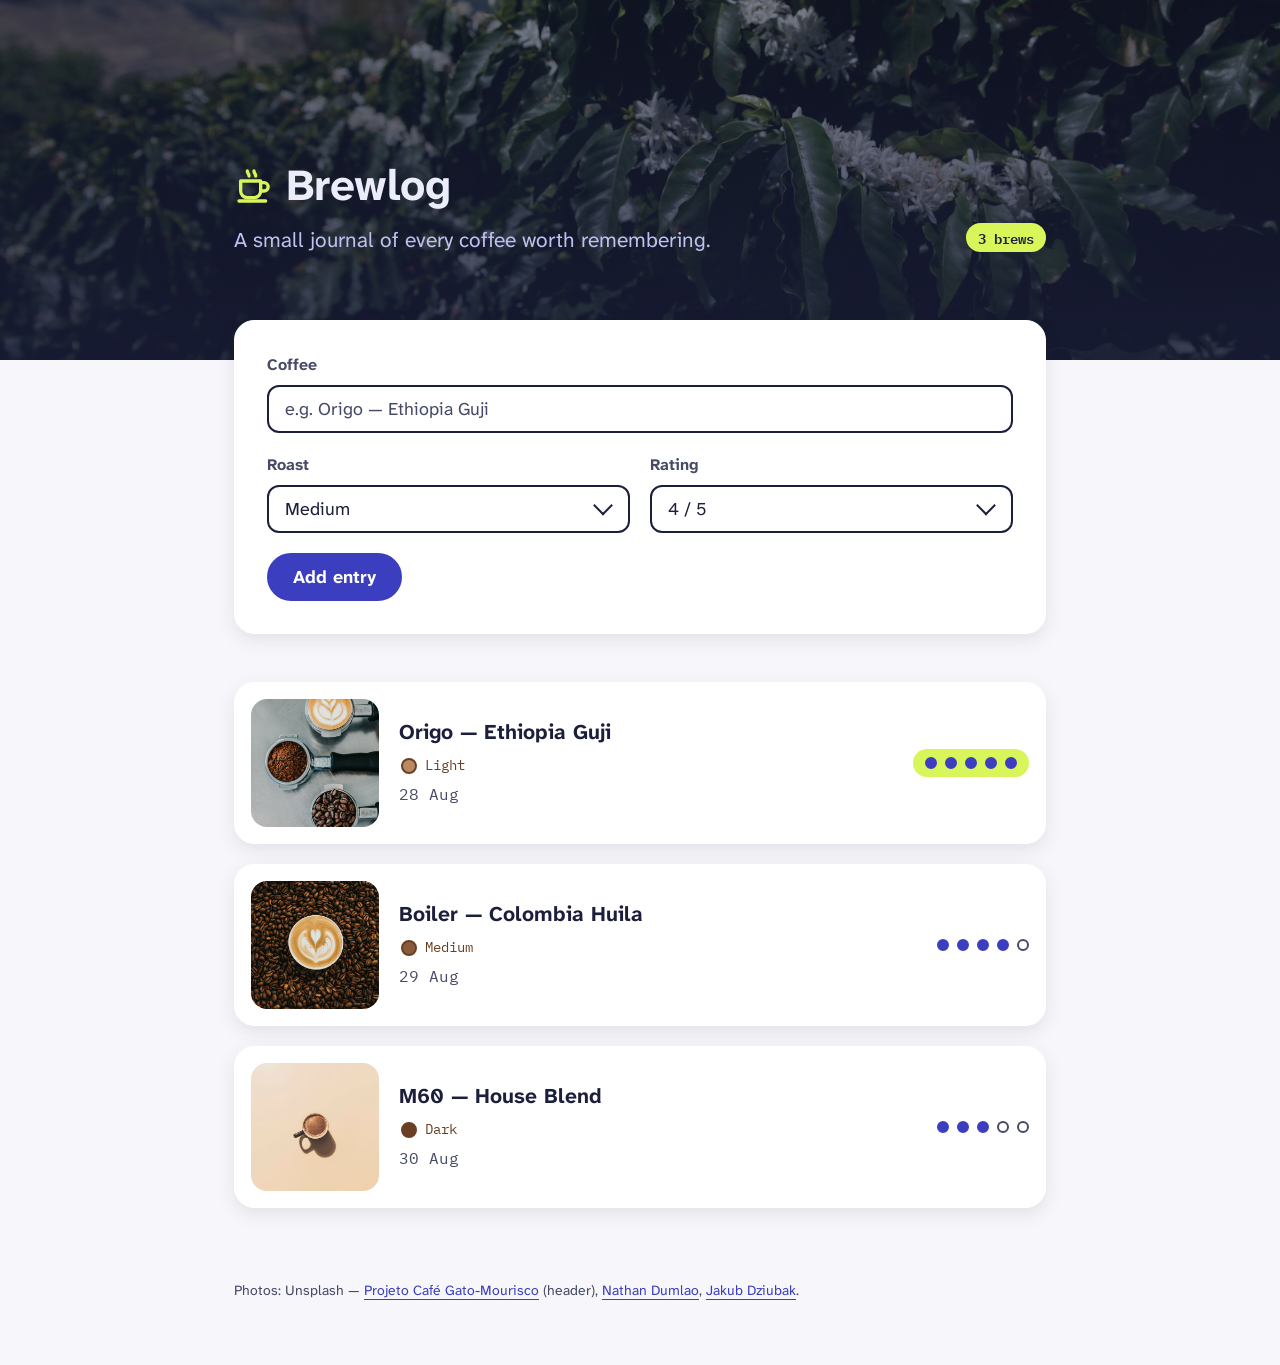
==== commit 5e585226: "Design system 2.0: indigo and lime palette, roast brown, new type, photo header The product moves to" ====
--- a/product/index.html
+++ b/product/index.html
@@ -5,55 +5,66 @@
   <meta name="viewport" content="width=device-width, initial-scale=1.0">
   <title>Brewlog</title>
   <link rel="preconnect" href="https://fonts.googleapis.com">
-  <link rel="stylesheet" href="https://fonts.googleapis.com/css2?family=Inter:wght@400;500;600;700&display=swap">
+  <link rel="stylesheet" href="https://fonts.googleapis.com/css2?family=Atkinson+Hyperlegible+Next:wght@400;500;600;700&family=IBM+Plex+Mono:wght@400;600&display=swap">
   <link rel="stylesheet" href="design-system/tokens.css">
   <link rel="stylesheet" href="design-system/component-tokens.css">
   <link rel="stylesheet" href="design-system/components.css">
   <link rel="stylesheet" href="app.css">
 </head>
 <body>
-  <main class="page">
-    <header class="page-header">
+  <header class="page-header">
+    <img class="page-header__photo" src="img/hero.jpg" alt="" width="1600" height="1067" fetchpriority="high">
+    <div class="wrap">
       <div>
         <h1><svg class="logo" viewBox="0 0 24 24" aria-hidden="true"><path d="M4 9h12v6a4 4 0 0 1-4 4H8a4 4 0 0 1-4-4V9z"/><path d="M16 10h2a2.5 2.5 0 0 1 0 5h-2"/><path d="M8 3c0 1.5 1 1.5 1 3M12 3c0 1.5 1 1.5 1 3"/><path d="M3 21h16"/></svg>Brewlog</h1>
         <p class="subtitle">A small journal of every coffee worth remembering.</p>
       </div>
-      <span class="badge badge-primary" id="brew-count">3 brews</span>
-    </header>
+      <span class="badge badge-accent" id="brew-count">3 brews</span>
+    </div>
+  </header>
 
-    <form class="entry-form" id="entry-form" novalidate>
+  <main class="wrap page-main">
+    <form class="card entry-form" id="entry-form" novalidate>
       <div class="field">
         <label class="field-label" for="f-name">Coffee</label>
         <input class="input" id="f-name" type="text" placeholder="e.g. Origo — Ethiopia Guji" required>
       </div>
-      <div class="field">
-        <label class="field-label" for="f-roast">Roast</label>
-        <span class="select-wrap">
-          <select class="select" id="f-roast">
-            <option value="light">Light</option>
-            <option value="medium" selected>Medium</option>
-            <option value="dark">Dark</option>
-          </select>
-        </span>
+      <div class="entry-form__row">
+        <div class="field">
+          <label class="field-label" for="f-roast">Roast</label>
+          <span class="select-wrap">
+            <select class="select" id="f-roast">
+              <option value="light">Light</option>
+              <option value="medium" selected>Medium</option>
+              <option value="dark">Dark</option>
+            </select>
+          </span>
+        </div>
+        <div class="field">
+          <label class="field-label" for="f-rating">Rating</label>
+          <span class="select-wrap">
+            <select class="select" id="f-rating">
+              <option value="5">5 / 5</option>
+              <option value="4" selected>4 / 5</option>
+              <option value="3">3 / 5</option>
+              <option value="2">2 / 5</option>
+              <option value="1">1 / 5</option>
+            </select>
+          </span>
+        </div>
       </div>
-      <div class="field">
-        <label class="field-label" for="f-rating">Rating</label>
-        <span class="select-wrap">
-          <select class="select" id="f-rating">
-            <option value="5">5 / 5</option>
-            <option value="4" selected>4 / 5</option>
-            <option value="3">3 / 5</option>
-            <option value="2">2 / 5</option>
-            <option value="1">1 / 5</option>
-          </select>
-        </span>
+      <div class="entry-form__actions">
+        <button class="btn btn-primary" type="submit">Add entry</button>
       </div>
-      <button class="btn btn-primary" type="submit">Add entry</button>
     </form>
 
     <ul class="entry-list" id="entry-list"></ul>
   </main>
 
+  <footer class="wrap page-footer">
+    <p>Photos: Unsplash — <a href="https://unsplash.com/@projetocafegatomourisco">Projeto Café Gato-Mourisco</a> (header), <a href="https://unsplash.com/@nate_dumlao">Nathan Dumlao</a>, <a href="https://unsplash.com/@jckbck">Jakub Dziubak</a>.</p>
+  </footer>
+
   <script src="app.js"></script>
 </body>
 </html>
--- a/product/design-system/tokens.css
+++ b/product/design-system/tokens.css
@@ -4,114 +4,160 @@
    Components take every colour and radius through component-tokens.css
    (Layer 2). The shared scales (space, font, line, border-width, shadow,
    transition, focus-ring, opacity, size) may be referenced directly.
+   System 2.0 (1 Nov 2026): indigo primary, lime accent, coffee brown for the
+   roast, cool neutrals from paper to ink. Type one step larger than 1.x.
    ============================================================================= */
 
 :root {
 
-  /* COLOR — PRIMARY (espresso brown). Ten steps; 600 is the brand step. */
-  --color-primary-50:  #faf6f1;
-  --color-primary-100: #f3e9df;
-  --color-primary-200: #e6d2bf;
-  --color-primary-300: #d2b193;
-  --color-primary-400: #b98a62;
-  --color-primary-500: #a06e44;
-  --color-primary-600: #85573a;
-  --color-primary-700: #6b4530;
-  --color-primary-800: #553826;
-  --color-primary-900: #3d2a1e;
+  /* COLOR — PRIMARY (indigo). Ten steps; 600 is the brand step, 900 is the
+     ink, so headings and the primary action are one family. */
+  --color-primary-50:  #ECEDFB;
+  --color-primary-100: #DCDDF7;
+  --color-primary-200: #BFC1F0;
+  --color-primary-300: #9DA0E6;
+  --color-primary-400: #7377D6;
+  --color-primary-500: #5257C9;
+  --color-primary-600: #3B3FBF;
+  --color-primary-700: #2C3092;
+  --color-primary-800: #22256F;
+  --color-primary-900: #1B1F3B;
 
-  /* COLOR — NEUTRAL (warm stone). White plus nine greys: ten steps in all. */
-  --color-white:       #ffffff;
-  --color-neutral-50:  #fbf9f6;
-  --color-neutral-100: #f4f0ea;
-  --color-neutral-200: #e7e0d6;
-  --color-neutral-300: #d3c9bb;
-  --color-neutral-500: #7d7266;
-  --color-neutral-600: #6b6156;
-  --color-neutral-700: #524a41;
-  --color-neutral-800: #3a342e;
-  --color-neutral-900: #241f1b;
+  /* COLOR — ACCENT (lime, the highlighter). Fills and bands only, for the one
+     thing on a page to notice: the brew count, a top score, an empty state.
+     Text on any lime step is always the ink, never white. */
+  --color-accent-50:  #F7FBE3;
+  --color-accent-100: #EEF6C8;
+  --color-accent-200: #E4F59A;
+  --color-accent-300: #D8F55A;
+  --color-accent-400: #C2E03F;
+  --color-accent-500: #A8C62A;
+  --color-accent-600: #8CA81C;
+  --color-accent-700: #6E8512;
+  --color-accent-800: #51620E;
+  --color-accent-900: #3F4D0E;
 
-  /* COLOR — SUCCESS (forest green) */
-  --color-success-50:  #f1f6f0;
-  --color-success-100: #dfeadb;
-  --color-success-200: #c2d8ba;
-  --color-success-300: #9bbd91;
-  --color-success-400: #6f9c66;
-  --color-success-500: #4f7f48;
-  --color-success-600: #3f6839;
-  --color-success-700: #34552f;
-  --color-success-800: #2a4327;
-  --color-success-900: #1f321e;
+  /* COLOR — ROAST (coffee brown). The coffee itself: roast level and nothing
+     structural. 400 light, 500 medium, 600 dark. */
+  --color-roast-50:  #F7F1EC;
+  --color-roast-100: #F3EAE0;
+  --color-roast-200: #E3D3C2;
+  --color-roast-300: #CDAE8E;
+  --color-roast-400: #B98A62;
+  --color-roast-500: #8A5A3C;
+  --color-roast-600: #6B3F23;
+  --color-roast-700: #55321C;
+  --color-roast-800: #402616;
+  --color-roast-900: #2B1A0F;
 
-  /* COLOR — WARNING (caramel) */
-  --color-warning-50:  #fdf7ec;
-  --color-warning-100: #f9eacc;
-  --color-warning-200: #f1d596;
-  --color-warning-300: #e6b95c;
-  --color-warning-400: #d69c2f;
-  --color-warning-500: #bd7f16;
-  --color-warning-600: #9c6611;
-  --color-warning-700: #7d5010;
-  --color-warning-800: #633f10;
-  --color-warning-900: #4b300d;
+  /* COLOR — NEUTRAL (cool grey). White plus nine steps from the paper (50) to
+     the ink (900, the same as primary-900). */
+  --color-white:       #FFFFFF;
+  --color-neutral-50:  #F7F7FB;
+  --color-neutral-100: #EEEFF6;
+  --color-neutral-200: #D9DAE6;
+  --color-neutral-300: #C4C6D9;
+  --color-neutral-500: #585D7A;
+  --color-neutral-600: #454A66;
+  --color-neutral-700: #353A57;
+  --color-neutral-800: #262A47;
+  --color-neutral-900: #1B1F3B;
 
-  /* COLOR — DANGER (brick red) */
-  --color-danger-50:  #fbf2f0;
-  --color-danger-100: #f6dfda;
-  --color-danger-200: #ecbcb3;
-  --color-danger-300: #dd8f82;
-  --color-danger-400: #c9644f;
-  --color-danger-500: #b04a35;
-  --color-danger-600: #933b2a;
-  --color-danger-700: #772f22;
-  --color-danger-800: #5e261c;
-  --color-danger-900: #461c15;
+  /* COLOR — SUCCESS (green) */
+  --color-success-50:  #EEF7F1;
+  --color-success-100: #D6EDDE;
+  --color-success-200: #B3DCC2;
+  --color-success-300: #86C4A0;
+  --color-success-400: #58A97B;
+  --color-success-500: #35895C;
+  --color-success-600: #2A6F4B;
+  --color-success-700: #22593D;
+  --color-success-800: #1B4531;
+  --color-success-900: #143324;
+
+  /* COLOR — WARNING (burnt orange, the house warn colour at 600) */
+  --color-warning-50:  #FDF3EC;
+  --color-warning-100: #FBE3D3;
+  --color-warning-200: #F6C4A5;
+  --color-warning-300: #EF9D6E;
+  --color-warning-400: #E5743C;
+  --color-warning-500: #D4561A;
+  --color-warning-600: #C2410C;
+  --color-warning-700: #9C340A;
+  --color-warning-800: #782908;
+  --color-warning-900: #561E06;
+
+  /* COLOR — DANGER (crimson; clearly red next to the orange warning) */
+  --color-danger-50:  #FCEEF0;
+  --color-danger-100: #F8D7DB;
+  --color-danger-200: #F0AEB6;
+  --color-danger-300: #E47F8C;
+  --color-danger-400: #D45565;
+  --color-danger-500: #BE3448;
+  --color-danger-600: #A3263A;
+  --color-danger-700: #851F30;
+  --color-danger-800: #671826;
+  --color-danger-900: #4B121C;
+
+  /* COLOR — OVERLAY. The ink as a wash over a photo, so text stays readable. */
+  --color-overlay-light: rgba(27, 31, 59, .55);
+  --color-overlay-dense: rgba(27, 31, 59, .82);
 
   /* SPACING (4px base unit) */
   --space-1:  4px;
   --space-2:  8px;
   --space-3:  12px;
   --space-4:  16px;
+  --space-5:  20px;
   --space-6:  24px;
   --space-8:  32px;
+  --space-10: 40px;
   --space-12: 48px;
   --space-16: 64px;
+  --space-20: 80px;
 
-  /* TYPOGRAPHY */
-  --font-family-base: 'Inter', system-ui, -apple-system, sans-serif;
+  /* TYPOGRAPHY. Two families: the text face for reading, the mono face for
+     labels, counts, dates and codes. The scale starts at 14px: nothing on
+     the page is smaller. */
+  --font-family-base: 'Atkinson Hyperlegible Next', system-ui, -apple-system, 'Segoe UI', sans-serif;
+  --font-family-mono: 'IBM Plex Mono', ui-monospace, Menlo, Consolas, monospace;
 
-  --font-size-xs:  12px;
-  --font-size-sm:  14px;
-  --font-size-md:  16px;
-  --font-size-lg:  18px;
-  --font-size-xl:  20px;
-  --font-size-2xl: 24px;
+  --font-size-xs:  14px;
+  --font-size-sm:  16px;
+  --font-size-md:  18px;
+  --font-size-lg:  21px;
+  --font-size-xl:  26px;
+  --font-size-2xl: 34px;
+  --font-size-3xl: 44px;
 
   --font-weight-normal:   400;
   --font-weight-medium:   500;
   --font-weight-semibold: 600;
   --font-weight-bold:     700;
 
-  --line-height-tight:   1.25;
+  --line-height-tight:   1.2;
   --line-height-base:    1.5;
 
   /* SHAPE */
-  --radius-sm:   4px;
-  --radius-md:   6px;
-  --radius-lg:   12px;
+  --radius-sm:   6px;
+  --radius-md:   12px;
+  --radius-lg:   16px;
+  --radius-xl:   20px;
   --radius-full: 9999px;
 
-  /* DEPTH */
-  --shadow-sm: 0 1px 2px rgba(0,0,0,.05);
-  --shadow-md: 0 4px 6px rgba(0,0,0,.07);
+  /* DEPTH. Ink-tinted, never black. */
+  --shadow-sm: 0 1px 2px rgba(27, 31, 59, .08);
+  --shadow-md: 0 6px 18px rgba(27, 31, 59, .10);
+  --shadow-lg: 0 2px 4px rgba(27, 31, 59, .06), 0 12px 32px rgba(27, 31, 59, .12);
 
   /* MOTION */
   --duration-fast: 100ms;
   --duration-base: 200ms;
+  --duration-slow: 900ms;   /* one turn of a spinner */
   --transition-base: all var(--duration-base) ease;
 
-  /* BORDERS */
+  /* BORDERS. Anything that carries meaning is 2px; the hairline is for
+     dividers and decorative edges only. */
   --border-width-hairline: 1px;
   --border-width-sm: 2px;
   --border-width-md: 3px;
@@ -119,9 +165,16 @@
   /* OPACITY */
   --opacity-disabled: 0.5;
 
-  /* LAYOUT */
-  --size-content-max: 720px;
-  --size-icon: 16px;
+  /* LAYOUT AND SIZE */
+  --size-content-max: 860px;
+  --size-control: 48px;       /* inputs, selects, buttons: finger-sized */
+  --size-control-sm: 36px;    /* the small button */
+  --size-icon: 20px;
+  --size-logo: 40px;
+  --size-photo: 128px;        /* an entry's photo */
+  --size-photo-sm: 96px;      /* the same on a phone */
+  --size-hero-min: 360px;     /* the header band */
+  --size-hero-min-sm: 240px;
   --focus-ring-width: 3px;
 
 }
--- a/product/design-system/component-tokens.css
+++ b/product/design-system/component-tokens.css
@@ -9,17 +9,33 @@
 
 :root {
 
+  /* ── Page (the layout in app.css: header band, photo tiles, footer) ──── */
+
+  --page-bg:                  var(--color-neutral-50);
+  --page-text:                var(--color-neutral-900);
+  --page-hero-bg:             var(--color-neutral-900);   /* behind the photo while it loads */
+  --page-hero-overlay-top:    var(--color-overlay-light);
+  --page-hero-overlay-bottom: var(--color-overlay-dense);
+  --page-hero-title:          var(--color-primary-50);
+  --page-hero-subtitle:       var(--color-primary-200);
+  --page-hero-logo:           var(--color-accent-300);
+  --page-photo-bg:            var(--color-primary-50);    /* an entry without a photo */
+  --page-photo-mark:          var(--color-primary-600);
+  --page-photo-radius:        var(--radius-lg);
+  --page-footer-text:         var(--color-neutral-600);
+  --page-link:                var(--color-primary-600);
+
   /* ── Button ────────────────────────────────────────────────────────────── */
 
-  --button-radius:       var(--radius-md);
-  --button-font-weight:  var(--font-weight-medium);
-  --button-padding-x:    var(--space-4);
+  --button-radius:       var(--radius-full);
+  --button-font-weight:  var(--font-weight-bold);
+  --button-padding-x:    var(--space-6);
   --button-padding-y:    var(--space-2);
-  --button-focus-ring-color: var(--color-primary-500);
+  --button-focus-ring-color: var(--color-primary-600);
 
-  --button-sm-padding-x: var(--space-3);
+  --button-sm-padding-x: var(--space-4);
   --button-sm-padding-y: var(--space-1);
-  --button-lg-padding-x: var(--space-6);
+  --button-lg-padding-x: var(--space-8);
   --button-lg-padding-y: var(--space-3);
 
   --button-primary-bg:           var(--color-primary-600);
@@ -28,11 +44,12 @@
   --button-primary-text:         var(--color-white);
   --button-primary-border-color: var(--color-primary-600);
 
-  --button-secondary-bg:           var(--color-neutral-100);
-  --button-secondary-bg-hover:     var(--color-neutral-200);
-  --button-secondary-bg-active:    var(--color-neutral-300);
-  --button-secondary-text:         var(--color-neutral-800);
-  --button-secondary-border-color: var(--color-neutral-200);
+  /* Secondary is drawn, not filled: white with an ink outline. */
+  --button-secondary-bg:           var(--color-white);
+  --button-secondary-bg-hover:     var(--color-neutral-100);
+  --button-secondary-bg-active:    var(--color-neutral-200);
+  --button-secondary-text:         var(--color-neutral-900);
+  --button-secondary-border-color: var(--color-neutral-900);
 
   --button-ghost-bg:           transparent;
   --button-ghost-bg-hover:     var(--color-primary-50);
@@ -53,16 +70,16 @@
   --input-bg-disabled:         var(--color-neutral-100);
   --input-text:                var(--color-neutral-900);
   --input-text-disabled:       var(--color-neutral-500);
-  --input-placeholder:         var(--color-neutral-500);
-  --input-border-color:        var(--color-neutral-300);
-  --input-border-color-hover:  var(--color-neutral-500);
-  --input-border-color-focus:  var(--color-primary-500);
-  --input-border-color-error:  var(--color-danger-500);
-  --input-focus-ring-color:    var(--color-primary-500);
+  --input-placeholder:         var(--color-neutral-600);
+  --input-border-color:        var(--color-neutral-900);
+  --input-border-color-hover:  var(--color-primary-600);
+  --input-border-color-focus:  var(--color-primary-600);
+  --input-border-color-error:  var(--color-danger-600);
+  --input-focus-ring-color:    var(--color-primary-600);
   --input-radius:              var(--radius-md);
 
   /* Field: the label, hint and error text around an input or select */
-  --field-label-text:    var(--color-neutral-900);
+  --field-label-text:    var(--color-neutral-600);
   --field-hint-text:     var(--color-neutral-600);
   --field-error-text:    var(--color-danger-700);
   --field-required-text: var(--color-danger-600);
@@ -73,12 +90,12 @@
   --select-bg-disabled:        var(--color-neutral-100);
   --select-text:               var(--color-neutral-900);
   --select-text-disabled:      var(--color-neutral-500);
-  --select-border-color:       var(--color-neutral-300);
-  --select-border-color-hover: var(--color-neutral-500);
-  --select-border-color-focus: var(--color-primary-500);
-  --select-border-color-error: var(--color-danger-500);
-  --select-chevron-color:      var(--color-neutral-600);
-  --select-focus-ring-color:   var(--color-primary-500);
+  --select-border-color:       var(--color-neutral-900);
+  --select-border-color-hover: var(--color-primary-600);
+  --select-border-color-focus: var(--color-primary-600);
+  --select-border-color-error: var(--color-danger-600);
+  --select-chevron-color:      var(--color-neutral-900);
+  --select-focus-ring-color:   var(--color-primary-600);
   --select-radius:             var(--radius-md);
 
   /* ── Badge ─────────────────────────────────────────────────────────────── */
@@ -89,6 +106,10 @@
   --badge-neutral-text:    var(--color-neutral-700);
   --badge-primary-bg:      var(--color-primary-100);
   --badge-primary-text:    var(--color-primary-700);
+  /* Accent is the highlighter: a lime fill with the ink on it, for the one
+     number on the page. The only badge whose text is not a 700 step. */
+  --badge-accent-bg:       var(--color-accent-300);
+  --badge-accent-text:     var(--color-neutral-900);
   --badge-success-bg:      var(--color-success-100);
   --badge-success-text:    var(--color-success-700);
   --badge-warning-bg:      var(--color-warning-100);
@@ -106,36 +127,48 @@
   --tag-remove-text-hover: var(--color-neutral-900);
   --tag-remove-bg-hover:   var(--color-neutral-200);
 
+  /* Roast: the coffee brown, the only place it appears. The word takes the
+     dark roast colour; the dot takes the level. */
+  --tag-roast-text:        var(--color-roast-600);
+  --tag-roast-dot-border:  var(--color-roast-600);
+  --tag-roast-light-dot:   var(--color-roast-400);
+  --tag-roast-medium-dot:  var(--color-roast-500);
+  --tag-roast-dark-dot:    var(--color-roast-600);
+
   /* ── Card ──────────────────────────────────────────────────────────────── */
 
   --card-bg:                 var(--color-white);
   --card-bg-muted:           var(--color-neutral-50);
-  --card-border-color:       var(--color-neutral-200);
+  --card-border-color:       var(--color-white);        /* the shadow draws the edge */
   --card-border-color-hover: var(--color-neutral-300);
   --card-divider-color:      var(--color-neutral-200);
   --card-title-text:         var(--color-neutral-900);
   --card-meta-text:          var(--color-neutral-600);
-  --card-radius:             var(--radius-lg);
+  --card-radius:             var(--radius-xl);
 
   /* ── Alert ─────────────────────────────────────────────────────────────── */
 
   --alert-radius: var(--radius-md);
   --alert-close-bg-hover: var(--color-neutral-900);
 
-  --alert-info-bg:      var(--color-primary-50);
-  --alert-info-text:    var(--color-primary-800);
+  /* Info is the lime band: an empty state is the thing to notice. */
+  --alert-info-bg:      var(--color-accent-100);
+  --alert-info-text:    var(--color-neutral-900);
   --alert-success-bg:   var(--color-success-100);
-  --alert-success-text: var(--color-success-700);
+  --alert-success-text: var(--color-success-800);
   --alert-warning-bg:   var(--color-warning-100);
-  --alert-warning-text: var(--color-warning-700);
+  --alert-warning-text: var(--color-warning-800);
   --alert-danger-bg:    var(--color-danger-100);
   --alert-danger-text:  var(--color-danger-700);
 
-  /* ── Rating (dots — see CLAUDE.md decision) ────────────────────────────── */
+  /* ── Rating (dots — see AGENTS.md decision) ────────────────────────────── */
 
-  --rating-dot-filled: var(--color-primary-600);
-  --rating-dot-empty:  var(--color-neutral-300);
-  --rating-dot-radius: var(--radius-full);
-  --rating-label-text: var(--color-neutral-600);
+  --rating-dot-filled:   var(--color-primary-600);
+  --rating-dot-empty:    var(--color-neutral-600);     /* the outline of an empty dot */
+  --rating-dot-empty-bg: var(--color-white);
+  --rating-dot-radius:   var(--radius-full);
+  --rating-radius:       var(--radius-full);
+  --rating-top-bg:       var(--color-accent-300);      /* the lime band behind a 5 of 5 */
+  --rating-label-text:   var(--color-neutral-600);
 
 }
--- a/product/design-system/components.css
+++ b/product/design-system/components.css
@@ -13,12 +13,13 @@
   align-items: center;
   justify-content: center;
   gap: var(--space-2);
+  min-height: var(--size-control);
   padding: var(--button-padding-y) var(--button-padding-x);
   border-radius: var(--button-radius);
-  border-width: var(--border-width-hairline);
+  border-width: var(--border-width-sm);
   border-style: solid;
   font-family: var(--font-family-base);
-  font-size: var(--font-size-sm);
+  font-size: var(--font-size-md);
   font-weight: var(--button-font-weight);
   line-height: var(--line-height-base);
   text-decoration: none;
@@ -68,18 +69,19 @@
 
 /* Sizes (default is medium) */
 .btn-sm {
+  min-height: var(--size-control-sm);
   padding: var(--button-sm-padding-y) var(--button-sm-padding-x);
-  font-size: var(--font-size-xs);
+  font-size: var(--font-size-sm);
 }
 .btn-lg {
   padding: var(--button-lg-padding-y) var(--button-lg-padding-x);
-  font-size: var(--font-size-md);
+  font-size: var(--font-size-lg);
 }
 
 /* Modifiers */
 .btn-block { display: flex; width: 100%; }
-.btn-icon  { padding: var(--button-padding-y); }
-.btn-icon.btn-sm { padding: var(--button-sm-padding-y); }
+.btn-icon  { padding: var(--button-padding-y); min-width: var(--size-control); }
+.btn-icon.btn-sm { padding: var(--button-sm-padding-y); min-width: var(--size-control-sm); }
 .btn-icon.btn-lg { padding: var(--button-lg-padding-y); }
 
 .btn__icon {
@@ -115,7 +117,7 @@
   border-color: currentColor;
   border-right-color: transparent;
   border-radius: var(--radius-full);
-  animation: btn-spin var(--duration-base) linear infinite;
+  animation: btn-spin var(--duration-slow) linear infinite;
 }
 .btn-primary.is-loading::after,
 .btn-danger.is-loading::after { border-color: var(--button-primary-text); border-right-color: transparent; }
@@ -123,7 +125,7 @@
 .btn-ghost.is-loading::after { border-color: var(--button-ghost-text); border-right-color: transparent; }
 @keyframes btn-spin { to { transform: rotate(360deg); } }
 @media (prefers-reduced-motion: reduce) {
-  .btn.is-loading::after { animation-duration: calc(var(--duration-base) * 4); }
+  .btn.is-loading::after { animation-duration: calc(var(--duration-slow) * 2); }
 }
 
 /* ── Field: label, control, hint, error ──────────────────────────────────── */
@@ -131,13 +133,13 @@
 .field {
   display: flex;
   flex-direction: column;
-  gap: var(--space-1);
+  gap: var(--space-2);
 }
 .field-label {
   display: block;
   font-family: var(--font-family-base);
-  font-size: var(--font-size-xs);
-  font-weight: var(--font-weight-semibold);
+  font-size: var(--font-size-sm);
+  font-weight: var(--font-weight-bold);
   color: var(--field-label-text);
 }
 .field-label__required {
@@ -147,22 +149,23 @@
 .field__hint,
 .field__error {
   font-family: var(--font-family-base);
-  font-size: var(--font-size-xs);
+  font-size: var(--font-size-sm);
   line-height: var(--line-height-base);
 }
 .field__hint  { color: var(--field-hint-text); }
-.field__error { color: var(--field-error-text); font-weight: var(--font-weight-medium); }
+.field__error { color: var(--field-error-text); font-weight: var(--font-weight-semibold); }
 
 /* ── Input & Select ──────────────────────────────────────────────────────── */
 
 .input, .select {
   display: block;
   width: 100%;
-  padding: var(--space-2) var(--space-3);
-  font-family: var(--font-family-base);
-  font-size: var(--font-size-sm);
-  line-height: var(--line-height-base);
-  border-width: var(--border-width-hairline);
+  min-height: var(--size-control);
+  padding: var(--space-2) var(--space-4);
+  font-family: var(--font-family-base);
+  font-size: var(--font-size-md);
+  line-height: var(--line-height-base);
+  border-width: var(--border-width-sm);
   border-style: solid;
   transition: var(--transition-base);
 }
@@ -172,7 +175,7 @@
   border-color: var(--input-border-color);
   border-radius: var(--input-radius);
 }
-.input::placeholder { color: var(--input-placeholder); }
+.input::placeholder { color: var(--input-placeholder); opacity: 1; }
 .input:hover { border-color: var(--input-border-color-hover); }
 .input:focus-visible {
   outline: var(--focus-ring-width) solid var(--input-focus-ring-color);
@@ -183,6 +186,7 @@
 .input:disabled {
   background: var(--input-bg-disabled);
   color: var(--input-text-disabled);
+  border-color: var(--input-text-disabled);
   cursor: not-allowed;
 }
 
@@ -196,7 +200,7 @@
 .select {
   appearance: none;
   -webkit-appearance: none;
-  padding-right: var(--space-8);
+  padding-right: var(--space-12);
   background: var(--select-bg);
   color: var(--select-text);
   border-color: var(--select-border-color);
@@ -213,18 +217,19 @@
 .select:disabled {
   background: var(--select-bg-disabled);
   color: var(--select-text-disabled);
+  border-color: var(--select-text-disabled);
   cursor: not-allowed;
 }
 .select-wrap::after {
   content: "";
   position: absolute;
   top: 50%;
-  right: var(--space-3);
-  width: var(--space-2);
-  height: var(--space-2);
+  right: var(--space-5);
+  width: var(--space-3);
+  height: var(--space-3);
   border-right: var(--border-width-sm) solid var(--select-chevron-color);
   border-bottom: var(--border-width-sm) solid var(--select-chevron-color);
-  transform: translateY(-70%) rotate(45deg);
+  transform: translateY(-75%) rotate(45deg);
   pointer-events: none;
 }
 
@@ -233,17 +238,18 @@
 .badge {
   display: inline-flex;
   align-items: center;
-  gap: var(--space-1);
+  gap: var(--space-2);
   padding: var(--space-1) var(--space-3);
   border-radius: var(--badge-radius);
-  font-family: var(--font-family-base);
+  font-family: var(--font-family-mono);
   font-size: var(--font-size-xs);
   font-weight: var(--font-weight-semibold);
-  line-height: var(--line-height-tight);
+  line-height: var(--line-height-base);
   white-space: nowrap;
 }
 .badge-neutral { background: var(--badge-neutral-bg); color: var(--badge-neutral-text); }
 .badge-primary { background: var(--badge-primary-bg); color: var(--badge-primary-text); }
+.badge-accent  { background: var(--badge-accent-bg);  color: var(--badge-accent-text); }
 .badge-success { background: var(--badge-success-bg); color: var(--badge-success-text); }
 .badge-warning { background: var(--badge-warning-bg); color: var(--badge-warning-text); }
 .badge-danger  { background: var(--badge-danger-bg);  color: var(--badge-danger-text); }
@@ -262,17 +268,42 @@
 .tag {
   display: inline-flex;
   align-items: center;
-  gap: var(--space-1);
-  padding: var(--space-1) var(--space-2);
+  gap: var(--space-2);
+  padding: var(--space-1) var(--space-3);
   background: var(--tag-bg);
   color: var(--tag-text);
-  border: var(--border-width-hairline) solid var(--tag-border-color);
+  border: var(--border-width-sm) solid var(--tag-border-color);
   border-radius: var(--tag-radius);
-  font-family: var(--font-family-base);
+  font-family: var(--font-family-mono);
   font-size: var(--font-size-xs);
-  line-height: var(--line-height-tight);
+  line-height: var(--line-height-base);
   white-space: nowrap;
 }
+
+/* Plain: the same metadata without the pill, for a line inside a card */
+.tag--plain {
+  padding: 0;
+  background: transparent;
+  border-color: transparent;
+}
+
+/* Leading dot, in the text colour unless a variant colours it */
+.tag--dot::before {
+  content: "";
+  flex: none;
+  width: var(--space-3);
+  height: var(--space-3);
+  border-radius: var(--radius-full);
+  background: currentColor;
+}
+
+/* Roast: the word in coffee brown, the dot filled to the level */
+.tag-roast { color: var(--tag-roast-text); }
+.tag-roast.tag--dot::before { border: var(--border-width-sm) solid var(--tag-roast-dot-border); }
+.tag-roast--light.tag--dot::before  { background: var(--tag-roast-light-dot); }
+.tag-roast--medium.tag--dot::before { background: var(--tag-roast-medium-dot); }
+.tag-roast--dark.tag--dot::before   { background: var(--tag-roast-dark-dot); }
+
 .tag__remove {
   display: inline-flex;
   align-items: center;
@@ -286,7 +317,7 @@
   background: transparent;
   color: var(--tag-remove-text);
   font-family: var(--font-family-base);
-  font-size: var(--font-size-sm);
+  font-size: var(--font-size-md);
   line-height: var(--line-height-tight);
   cursor: pointer;
 }
@@ -303,14 +334,14 @@
   border: var(--border-width-hairline) solid var(--card-border-color);
   border-radius: var(--card-radius);
   padding: var(--space-4);
-  box-shadow: var(--shadow-sm);
+  box-shadow: var(--shadow-md);
   transition: var(--transition-base);
 }
 .card--muted { background: var(--card-bg-muted); box-shadow: none; }
 .card--interactive { cursor: pointer; }
 .card--interactive:hover {
   border-color: var(--card-border-color-hover);
-  box-shadow: var(--shadow-md);
+  box-shadow: var(--shadow-lg);
 }
 .card--interactive:focus-visible {
   outline: var(--focus-ring-width) solid var(--button-focus-ring-color);
@@ -325,25 +356,25 @@
   justify-content: space-between;
   gap: var(--space-3);
 }
-.card__header { padding-bottom: var(--space-3); border-bottom: var(--border-width-hairline) solid var(--card-divider-color); margin-bottom: var(--space-3); }
-.card__footer { padding-top: var(--space-3);  border-top:    var(--border-width-hairline) solid var(--card-divider-color); margin-top: var(--space-3); }
+.card__header { padding-bottom: var(--space-3); border-bottom: var(--border-width-sm) solid var(--card-divider-color); margin-bottom: var(--space-3); }
+.card__footer { padding-top: var(--space-3);  border-top:    var(--border-width-sm) solid var(--card-divider-color); margin-top: var(--space-3); }
 .card__title {
   margin: 0;
   color: var(--card-title-text);
   font-family: var(--font-family-base);
-  font-size: var(--font-size-md);
-  font-weight: var(--font-weight-semibold);
+  font-size: var(--font-size-lg);
+  font-weight: var(--font-weight-bold);
   line-height: var(--line-height-tight);
 }
 .card__meta {
   color: var(--card-meta-text);
-  font-family: var(--font-family-base);
-  font-size: var(--font-size-xs);
+  font-family: var(--font-family-mono);
+  font-size: var(--font-size-sm);
   line-height: var(--line-height-base);
 }
 .card__body {
   font-family: var(--font-family-base);
-  font-size: var(--font-size-sm);
+  font-size: var(--font-size-md);
   line-height: var(--line-height-base);
 }
 
@@ -353,10 +384,10 @@
   display: flex;
   align-items: flex-start;
   gap: var(--space-3);
-  padding: var(--space-3) var(--space-4);
+  padding: var(--space-4) var(--space-5);
   border-radius: var(--alert-radius);
   font-family: var(--font-family-base);
-  font-size: var(--font-size-sm);
+  font-size: var(--font-size-md);
   line-height: var(--line-height-base);
 }
 .alert-info    { background: var(--alert-info-bg);    color: var(--alert-info-text); }
@@ -368,20 +399,21 @@
 .alert__title {
   display: block;
   margin: 0 0 var(--space-1);
-  font-weight: var(--font-weight-semibold);
+  font-weight: var(--font-weight-bold);
 }
 .alert__actions {
   display: flex;
-  gap: var(--space-2);
-  margin-top: var(--space-2);
+  flex-wrap: wrap;
+  gap: var(--space-2);
+  margin-top: var(--space-3);
 }
 .alert__close {
   flex: none;
   display: inline-flex;
   align-items: center;
   justify-content: center;
-  width: var(--space-6);
-  height: var(--space-6);
+  width: var(--space-8);
+  height: var(--space-8);
   margin: calc(var(--space-1) * -1) calc(var(--space-2) * -1) 0 0;
   padding: 0;
   border: 0;
@@ -389,7 +421,7 @@
   background: transparent;
   color: inherit;
   font-family: var(--font-family-base);
-  font-size: var(--font-size-md);
+  font-size: var(--font-size-lg);
   line-height: var(--line-height-tight);
   cursor: pointer;
   opacity: var(--opacity-disabled);
@@ -406,21 +438,30 @@
 .rating {
   display: inline-flex;
   align-items: center;
-  gap: var(--space-1);
+  gap: var(--space-2);
 }
 .rating__dot {
-  width: var(--space-2);
-  height: var(--space-2);
+  width: var(--space-3);
+  height: var(--space-3);
+  border: var(--border-width-sm) solid var(--rating-dot-empty);
   border-radius: var(--rating-dot-radius);
-  background: var(--rating-dot-empty);
-}
-.rating__dot--filled { background: var(--rating-dot-filled); }
-.rating--lg { gap: var(--space-2); }
-.rating--lg .rating__dot { width: var(--space-3); height: var(--space-3); }
+  background: var(--rating-dot-empty-bg);
+}
+.rating__dot--filled { background: var(--rating-dot-filled); border-color: var(--rating-dot-filled); }
+.rating--lg { gap: var(--space-3); }
+.rating--lg .rating__dot { width: var(--space-4); height: var(--space-4); }
+
+/* Top: a 5 of 5 sits on the highlighter band, the one score worth a second look */
+.rating--top {
+  padding: var(--space-2) var(--space-3);
+  border-radius: var(--rating-radius);
+  background: var(--rating-top-bg);
+}
+
 .rating__label {
   margin-left: var(--space-1);
   color: var(--rating-label-text);
-  font-family: var(--font-family-base);
-  font-size: var(--font-size-xs);
+  font-family: var(--font-family-mono);
+  font-size: var(--font-size-sm);
   line-height: var(--line-height-tight);
 }
--- a/product/app.css
+++ b/product/app.css
@@ -1,49 +1,78 @@
 /* =============================================================================
    BREWLOG — page layout
-   Layout may use spacing/typography primitives directly; anything that is a
-   COMPONENT style must come from components.css. No literal style values.
+   Layout may use spacing/typography primitives and the page tokens directly;
+   anything that is a COMPONENT style must come from components.css. No
+   literal style values.
    ============================================================================= */
 
 * { box-sizing: border-box; }
+img { display: block; max-width: 100%; }
 
 body {
   margin: 0;
-  background: var(--color-neutral-50);
-  color: var(--color-neutral-900);
+  background: var(--page-bg);
+  color: var(--page-text);
   font-family: var(--font-family-base);
   font-size: var(--font-size-md);
   line-height: var(--line-height-base);
 }
 
-.page {
+.wrap {
+  width: 100%;
   max-width: var(--size-content-max);
-  margin: 0 auto;
-  padding: var(--space-8) var(--space-4) var(--space-16);
-}
-
+  margin-inline: auto;
+  padding-inline: var(--space-6);
+}
+
+/* Header: a full-bleed band with a photo under an ink wash. The text sits at
+   the bottom, where the wash is densest; the form card lifts into it. */
 .page-header {
-  display: flex;
-  align-items: baseline;
+  position: relative;
+  display: flex;
+  align-items: flex-end;
+  min-height: var(--size-hero-min);
+  padding-top: var(--space-20);
+  padding-bottom: calc(var(--space-16) + var(--space-10));
+  overflow: hidden;
+  background: var(--page-hero-bg);
+  color: var(--page-hero-title);
+}
+.page-header__photo {
+  position: absolute;
+  inset: 0;
+  width: 100%;
+  height: 100%;
+  object-fit: cover;
+}
+.page-header::after {
+  content: "";
+  position: absolute;
+  inset: 0;
+  background: linear-gradient(to bottom, var(--page-hero-overlay-top), var(--page-hero-overlay-bottom));
+}
+.page-header .wrap {
+  position: relative;
+  z-index: 1;
+  display: flex;
+  flex-wrap: wrap;
+  align-items: flex-end;
   justify-content: space-between;
-  gap: var(--space-4);
-  margin-bottom: var(--space-8);
+  gap: var(--space-4) var(--space-6);
 }
 .page-header h1 {
+  display: flex;
+  align-items: center;
+  gap: var(--space-3);
   margin: 0;
-  font-size: var(--font-size-2xl);
+  font-size: var(--font-size-3xl);
   font-weight: var(--font-weight-bold);
   line-height: var(--line-height-tight);
 }
-.page-header h1 {
-  display: flex;
-  align-items: center;
-  gap: var(--space-2);
-}
 .page-header .logo {
-  width: var(--space-8);
-  height: var(--space-8);
   flex: none;
-  color: var(--color-primary-600);
+  width: var(--size-logo);
+  height: var(--size-logo);
+  color: var(--page-hero-logo);
   fill: none;
   stroke: currentColor;
   stroke-width: var(--border-width-sm);
@@ -51,76 +80,130 @@
   stroke-linejoin: round;
 }
 .page-header .subtitle {
-  margin: var(--space-1) 0 0;
-  color: var(--color-neutral-600);
-  font-size: var(--font-size-sm);
-}
-
-/* Add-entry form. Three rows, so a hint or an error under one field adds
-   height below the controls and never moves the others: labels on row 1,
-   controls on row 2, messages on row 3. The fields contribute their
-   children directly to the grid (display: contents). */
+  margin: var(--space-3) 0 0;
+  color: var(--page-hero-subtitle);
+  font-size: var(--font-size-lg);
+}
+.page-header .badge { margin-bottom: var(--space-1); }
+
+/* The main column starts inside the header band, so the form card overlaps it */
+.page-main {
+  position: relative;
+  margin-top: calc(var(--space-10) * -1);
+  padding-bottom: var(--space-12);
+}
+
+/* Add-entry form: a Card with the page's grid inside. Coffee on its own row,
+   roast and rating side by side, actions last. A hint or an error under a
+   field adds height to its own row only. */
 .entry-form {
   display: grid;
-  grid-template-columns: 2fr 1fr 1fr auto;
-  column-gap: var(--space-3);
-  row-gap: var(--space-1);
+  gap: var(--space-5);
+  margin-bottom: var(--space-12);
+  padding: var(--space-8);
+}
+.entry-form__row {
+  display: grid;
+  grid-template-columns: 1fr 1fr;
+  gap: var(--space-5);
   align-items: start;
-  margin-bottom: var(--space-8);
-}
-.entry-form .field { display: contents; }
-.entry-form .field-label { grid-row: 1; }
-.entry-form .input,
-.entry-form .select-wrap { grid-row: 2; }
-.entry-form .field__hint,
-.entry-form .field__error { grid-row: 3; }
-.entry-form .btn { grid-row: 2; grid-column: 4; }
-@media (max-width: 560px) {
-  .entry-form { grid-template-columns: 1fr; row-gap: var(--space-3); }
-  .entry-form .field { display: flex; flex-direction: column; gap: var(--space-1); }
-  .entry-form .field-label,
-  .entry-form .input,
-  .entry-form .select-wrap,
-  .entry-form .field__hint,
-  .entry-form .field__error,
-  .entry-form .btn { grid-row: auto; grid-column: auto; }
-}
-
-/* Entry list */
+}
+.entry-form__actions {
+  display: flex;
+  flex-wrap: wrap;
+  gap: var(--space-3);
+}
+
+/* Entry list: one Card per brew, a photo on the left, the rating on the right */
 .entry-list {
   display: grid;
-  gap: var(--space-3);
+  gap: var(--space-5);
   margin: 0;
   padding: 0;
   list-style: none;
 }
 .entry {
-  display: flex;
+  display: grid;
+  grid-template-columns: var(--size-photo) minmax(0, 1fr) auto;
   align-items: center;
-  justify-content: space-between;
-  gap: var(--space-4);
+  gap: var(--space-5);
+}
+.entry__photo {
+  width: var(--size-photo);
+  height: var(--size-photo);
+  object-fit: cover;
+  border-radius: var(--page-photo-radius);
+  background: var(--page-photo-bg);
+}
+/* An entry added by hand has no photo yet: the cup mark on the soft tile */
+.entry__photo--empty {
+  display: flex;
+  align-items: center;
+  justify-content: center;
+  color: var(--page-photo-mark);
+}
+.entry__photo--empty svg {
+  width: var(--size-logo);
+  height: var(--size-logo);
+  fill: none;
+  stroke: currentColor;
+  stroke-width: var(--border-width-sm);
+  stroke-linecap: round;
+  stroke-linejoin: round;
 }
 .entry__main {
   display: flex;
-  flex: 1;
-  min-width: 0;
   flex-direction: column;
   gap: var(--space-1);
 }
 .entry__name {
-  font-size: var(--font-size-md);
-  font-weight: var(--font-weight-semibold);
+  font-size: var(--font-size-lg);
+  font-weight: var(--font-weight-bold);
+  line-height: var(--line-height-tight);
   overflow-wrap: anywhere;
 }
 .entry__meta {
   display: flex;
-  align-items: center;
-  flex-wrap: wrap;
-  gap: var(--space-2);
-  color: var(--color-neutral-600);
+  flex-direction: column;
+  align-items: flex-start;
+  gap: var(--space-1);
+  margin-top: var(--space-1);
+  color: var(--card-meta-text);
+  font-family: var(--font-family-mono);
+  font-size: var(--font-size-sm);
+}
+.entry .rating { flex: none; }
+
+/* Footer: photo credits */
+.page-footer {
+  padding-block: var(--space-6) var(--space-16);
+  color: var(--page-footer-text);
   font-size: var(--font-size-xs);
 }
-.entry .rating { flex: none; }
-@media (max-width: 560px) {
-  .entry { flex-wrap: wrap; }
-}
+.page-footer p { margin: 0; }
+.page-footer a { color: var(--page-link); text-underline-offset: var(--space-1); }
+
+/* Phone */
+@media (max-width: 600px) {
+  .wrap { padding-inline: var(--space-4); }
+  .page-header {
+    min-height: var(--size-hero-min-sm);
+    padding-top: var(--space-12);
+    padding-bottom: calc(var(--space-12) + var(--space-6));
+  }
+  .page-header .wrap { align-items: flex-start; }
+  .page-header h1 { font-size: var(--font-size-2xl); }
+  .page-header .subtitle { font-size: var(--font-size-md); }
+  .page-main { margin-top: calc(var(--space-6) * -1); }
+  .entry-form { padding: var(--space-5); }
+  .entry-form__row { grid-template-columns: 1fr; }
+  .entry-form__actions { flex-direction: column; }
+  .entry-form__actions .btn { width: 100%; }
+  .entry {
+    grid-template-columns: var(--size-photo-sm) minmax(0, 1fr);
+    align-items: start;
+    gap: var(--space-4);
+  }
+  .entry__photo { width: var(--size-photo-sm); height: var(--size-photo-sm); grid-row: 1 / span 2; }
+  .entry .rating { grid-column: 2; justify-self: start; }
+}
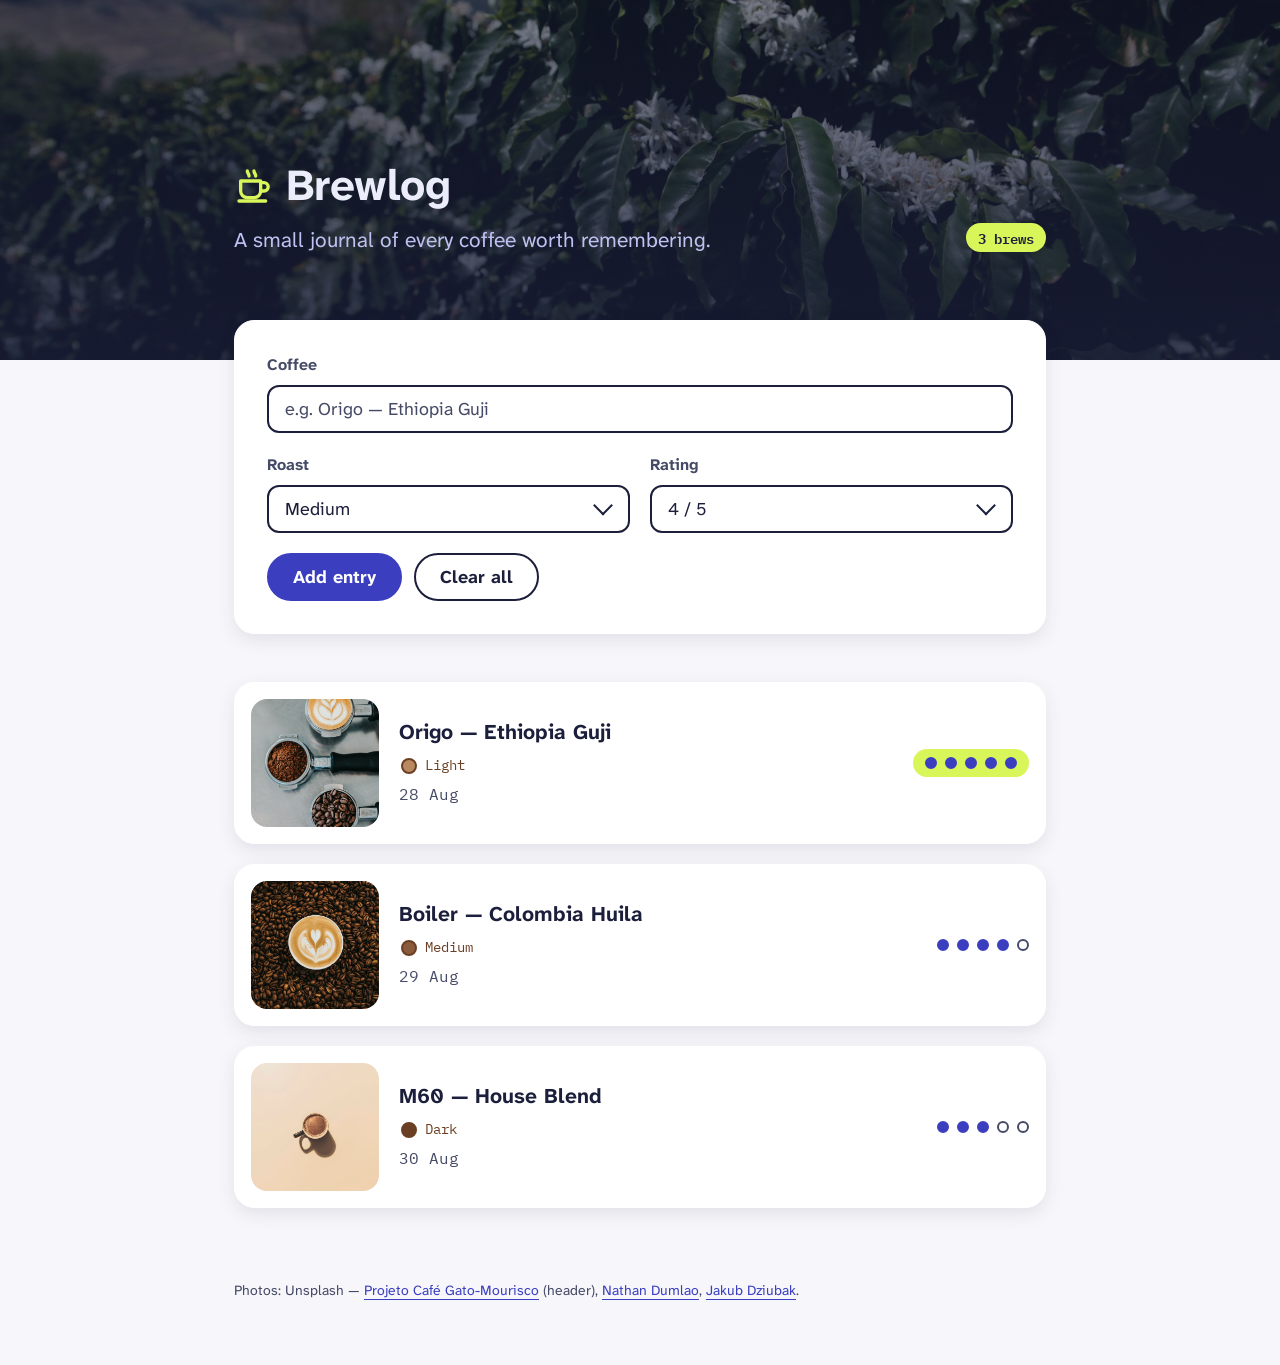
==== commit 952ca4eb: "BRW-101: Clear all with a confirm alert; record the pre-Session 1 twin Add a secondary "Clear all" n" ====
--- a/product/index.html
+++ b/product/index.html
@@ -55,10 +55,25 @@
       </div>
       <div class="entry-form__actions">
         <button class="btn btn-primary" type="submit">Add entry</button>
+        <button class="btn btn-secondary" type="button" id="clear-all">Clear all</button>
       </div>
     </form>
 
+    <div class="alert alert-warning" role="status" id="confirm-clear" hidden>
+      <div class="alert__content">
+        Are you sure you want to clear your list?
+        <div class="alert__actions">
+          <button class="btn btn-secondary btn-sm" type="button" id="confirm-clear-yes">Clear</button>
+          <button class="btn btn-ghost btn-sm" type="button" id="confirm-clear-no">Cancel</button>
+        </div>
+      </div>
+    </div>
+
     <ul class="entry-list" id="entry-list"></ul>
+
+    <div class="alert alert-info" role="status" id="list-empty" hidden>
+      <div class="alert__content">No brews yet. Your next great coffee goes here.</div>
+    </div>
   </main>
 
   <footer class="wrap page-footer">
--- a/product/design-system/tokens.css
+++ b/product/design-system/tokens.css
@@ -1,9 +1,10 @@
 /* =============================================================================
    LAYER 1 — PRIMITIVE TOKENS
-   Naming: --category-variant-property
+   Names follow --category-variant-property
    Components take every colour and radius through component-tokens.css
-   (Layer 2). The shared scales (space, font, line, border-width, shadow,
-   transition, focus-ring, opacity, size) may be referenced directly.
+   (Layer 2). The shared scales (space, font, line, letter-spacing,
+   border-width, shadow, duration and transition, focus-ring-width,
+   opacity, size) may be referenced directly.
    System 2.0 (1 Nov 2026): indigo primary, lime accent, coffee brown for the
    roast, cool neutrals from paper to ink. Type one step larger than 1.x.
    ============================================================================= */
@@ -138,6 +139,9 @@
   --line-height-tight:   1.2;
   --line-height-base:    1.5;
 
+  --letter-spacing-tight: -0.02em;   /* large display titles */
+  --letter-spacing-caps:  0.06em;    /* small uppercase labels */
+
   /* SHAPE */
   --radius-sm:   6px;
   --radius-md:   12px;
--- a/product/design-system/component-tokens.css
+++ b/product/design-system/component-tokens.css
@@ -1,13 +1,21 @@
 /* =============================================================================
    LAYER 2 — COMPONENT TOKENS
-   Each component gets its own namespace. All values point to primitives.
+   One namespace per component; every value is a reference to a primitive, or to the shared --focus-ring-color.
    Rule: components.css takes every colour and radius from these tokens,
-   never from primitives. Shared scales (space, font, line, border-width,
-   shadow, transition, focus-ring) it may use directly. A future theme
-   overrides THIS layer at :root, nothing else.
+   never from primitives. Shared scales (space, font, line, letter-spacing,
+   border-width, shadow, duration and transition, opacity, size,
+   focus-ring-width) it may use directly. The --page-* tokens are the same
+   layer for the page layout in app.css. A future theme overrides THIS
+   layer at :root, nothing else.
    ============================================================================= */
 
 :root {
+
+  /* ── Shared ──────────────────────────────────────────────────────────── */
+
+  /* One focus colour for every focusable component. Each component's own
+     focus token points here, so a theme changes focus everywhere at once. */
+  --focus-ring-color:         var(--color-primary-600);
 
   /* ── Page (the layout in app.css: header band, photo tiles, footer) ──── */
 
@@ -31,7 +39,8 @@
   --button-font-weight:  var(--font-weight-bold);
   --button-padding-x:    var(--space-6);
   --button-padding-y:    var(--space-2);
-  --button-focus-ring-color: var(--color-primary-600);
+  --button-focus-ring-color: var(--focus-ring-color);
+  --button-spinner-radius:   var(--radius-full);
 
   --button-sm-padding-x: var(--space-4);
   --button-sm-padding-y: var(--space-1);
@@ -75,7 +84,7 @@
   --input-border-color-hover:  var(--color-primary-600);
   --input-border-color-focus:  var(--color-primary-600);
   --input-border-color-error:  var(--color-danger-600);
-  --input-focus-ring-color:    var(--color-primary-600);
+  --input-focus-ring-color:    var(--focus-ring-color);
   --input-radius:              var(--radius-md);
 
   /* Field: the label, hint and error text around an input or select */
@@ -95,12 +104,13 @@
   --select-border-color-focus: var(--color-primary-600);
   --select-border-color-error: var(--color-danger-600);
   --select-chevron-color:      var(--color-neutral-900);
-  --select-focus-ring-color:   var(--color-primary-600);
+  --select-focus-ring-color:   var(--focus-ring-color);
   --select-radius:             var(--radius-md);
 
   /* ── Badge ─────────────────────────────────────────────────────────────── */
 
   --badge-radius:          var(--radius-full);
+  --badge-dot-radius:      var(--radius-full);
 
   --badge-neutral-bg:      var(--color-neutral-100);
   --badge-neutral-text:    var(--color-neutral-700);
@@ -123,9 +133,12 @@
   --tag-text:              var(--color-neutral-700);
   --tag-border-color:      var(--color-neutral-200);
   --tag-radius:            var(--radius-full);
+  --tag-dot-radius:        var(--radius-full);
+  --tag-focus-ring-color:  var(--focus-ring-color);
   --tag-remove-text:       var(--color-neutral-500);
   --tag-remove-text-hover: var(--color-neutral-900);
   --tag-remove-bg-hover:   var(--color-neutral-200);
+  --tag-remove-radius:     var(--radius-full);
 
   /* Roast: the coffee brown, the only place it appears. The word takes the
      dark roast colour; the dot takes the level. */
@@ -145,11 +158,12 @@
   --card-title-text:         var(--color-neutral-900);
   --card-meta-text:          var(--color-neutral-600);
   --card-radius:             var(--radius-xl);
+  --card-focus-ring-color:   var(--focus-ring-color);
 
   /* ── Alert ─────────────────────────────────────────────────────────────── */
 
-  --alert-radius: var(--radius-md);
-  --alert-close-bg-hover: var(--color-neutral-900);
+  --alert-radius:       var(--radius-md);
+  --alert-close-radius: var(--radius-sm);
 
   /* Info is the lime band: an empty state is the thing to notice. */
   --alert-info-bg:      var(--color-accent-100);
--- a/product/design-system/components.css
+++ b/product/design-system/components.css
@@ -1,9 +1,11 @@
 /* =============================================================================
    COMPONENTS
    Rule: colours and radii come ONLY from component tokens (Layer 2). Shared
-   scales (space, font, line, border-width, shadow, transition, focus-ring,
-   opacity, size) may be used from Layer 1 directly. No literals.
-   Structural values (display, flex, cursor) are fine — style values are not.
+   scales (space, font, line, border-width, shadow, duration and transition,
+   focus-ring-width, opacity, size, letter-spacing) may be used from Layer 1 directly. No
+   literals. Structural values are fine: display, flex, cursor, 0, 100%,
+   50%, a plain number that multiplies a token inside calc(), an angle
+   inside a transform, and opacity 1 (fully visible) are not style values.
    ============================================================================= */
 
 /* ── Button ──────────────────────────────────────────────────────────────── */
@@ -116,11 +118,11 @@
   border-style: solid;
   border-color: currentColor;
   border-right-color: transparent;
-  border-radius: var(--radius-full);
+  border-radius: var(--button-spinner-radius);
   animation: btn-spin var(--duration-slow) linear infinite;
 }
-.btn-primary.is-loading::after,
-.btn-danger.is-loading::after { border-color: var(--button-primary-text); border-right-color: transparent; }
+.btn-primary.is-loading::after { border-color: var(--button-primary-text); border-right-color: transparent; }
+.btn-danger.is-loading::after { border-color: var(--button-danger-text); border-right-color: transparent; }
 .btn-secondary.is-loading::after { border-color: var(--button-secondary-text); border-right-color: transparent; }
 .btn-ghost.is-loading::after { border-color: var(--button-ghost-text); border-right-color: transparent; }
 @keyframes btn-spin { to { transform: rotate(360deg); } }
@@ -259,7 +261,7 @@
   content: "";
   width: var(--space-2);
   height: var(--space-2);
-  border-radius: var(--radius-full);
+  border-radius: var(--badge-dot-radius);
   background: currentColor;
 }
 
@@ -293,7 +295,7 @@
   flex: none;
   width: var(--space-3);
   height: var(--space-3);
-  border-radius: var(--radius-full);
+  border-radius: var(--tag-dot-radius);
   background: currentColor;
 }
 
@@ -313,7 +315,7 @@
   margin-right: calc(var(--space-1) * -1);
   padding: 0;
   border: 0;
-  border-radius: var(--radius-full);
+  border-radius: var(--tag-remove-radius);
   background: transparent;
   color: var(--tag-remove-text);
   font-family: var(--font-family-base);
@@ -323,7 +325,7 @@
 }
 .tag__remove:hover { background: var(--tag-remove-bg-hover); color: var(--tag-remove-text-hover); }
 .tag__remove:focus-visible {
-  outline: var(--focus-ring-width) solid var(--button-focus-ring-color);
+  outline: var(--focus-ring-width) solid var(--tag-focus-ring-color);
   outline-offset: 0;
 }
 
@@ -344,7 +346,7 @@
   box-shadow: var(--shadow-lg);
 }
 .card--interactive:focus-visible {
-  outline: var(--focus-ring-width) solid var(--button-focus-ring-color);
+  outline: var(--focus-ring-width) solid var(--card-focus-ring-color);
   outline-offset: var(--space-1);
 }
 
@@ -417,7 +419,7 @@
   margin: calc(var(--space-1) * -1) calc(var(--space-2) * -1) 0 0;
   padding: 0;
   border: 0;
-  border-radius: var(--radius-sm);
+  border-radius: var(--alert-close-radius);
   background: transparent;
   color: inherit;
   font-family: var(--font-family-base);
--- a/product/app.css
+++ b/product/app.css
@@ -2,11 +2,19 @@
    BREWLOG — page layout
    Layout may use spacing/typography primitives and the page tokens directly;
    anything that is a COMPONENT style must come from components.css. No
-   literal style values.
+   literal style values. 0, 100%, 1fr and a plain number that multiplies a
+   token inside calc() are layout, not style values.
+   The header text stays readable over the photo because of the overlay's
+   alpha (--color-overlay-* in tokens.css). The viewer cannot measure text
+   on a photo, so a brighter photo means measuring that contrast again.
    ============================================================================= */
 
 * { box-sizing: border-box; }
 img { display: block; max-width: 100%; }
+/* The hidden attribute must win over a component's own display rule
+   (.alert and .entry-list both set display), so the empty-state alert and
+   the clear confirmation can be toggled with el.hidden. */
+[hidden] { display: none !important; }
 
 body {
   margin: 0;
